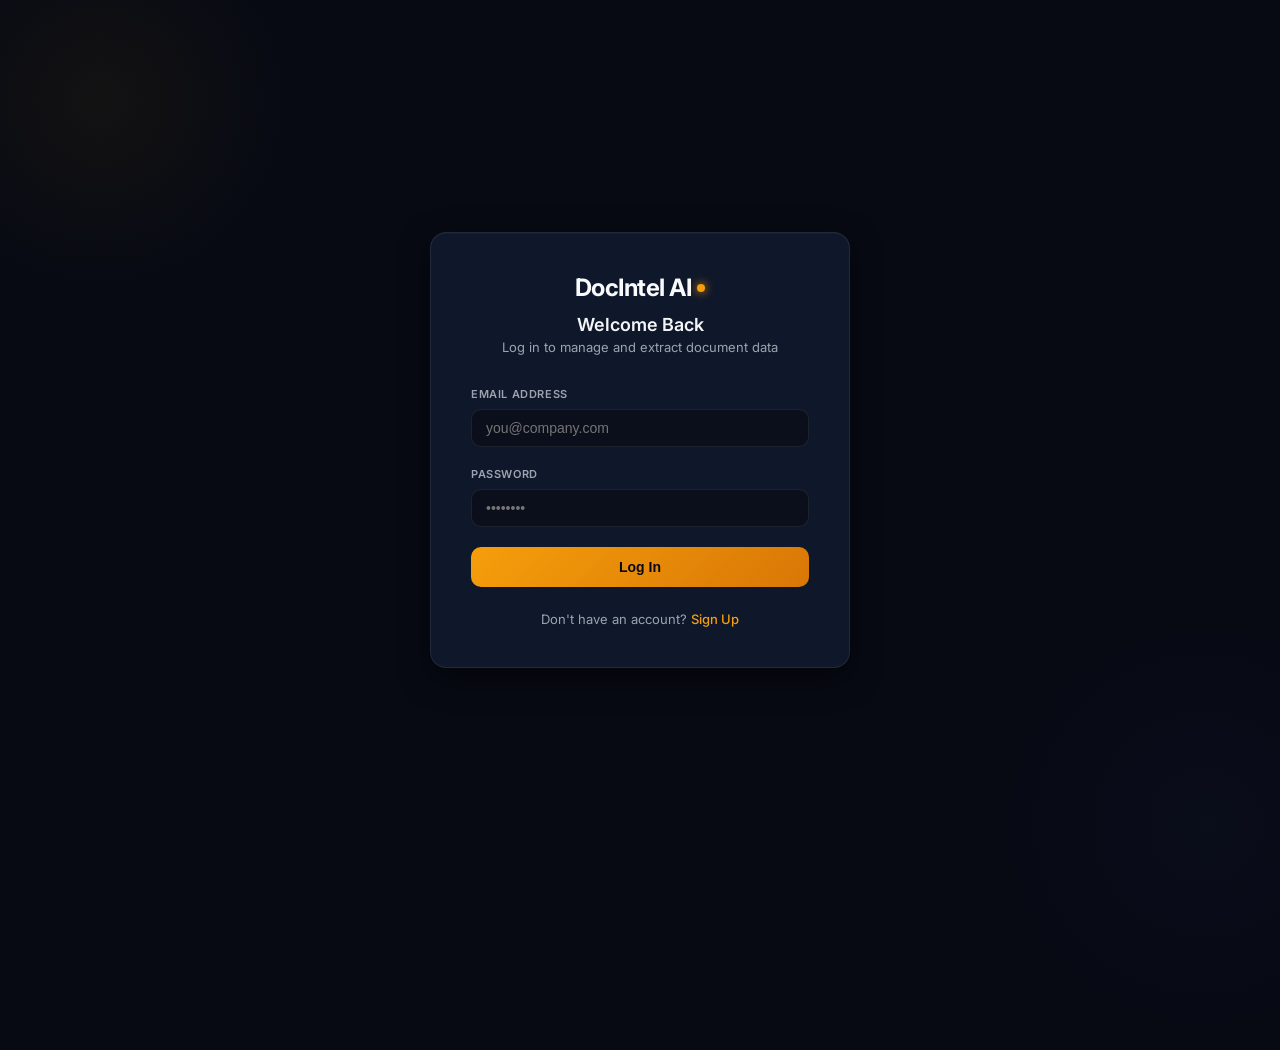
==== dashboard.html @ cf4be7f2 "Added login registration and rate limiting" ====
<!DOCTYPE html>
<html lang="en">
<head>
  <meta charset="UTF-8">
  <meta name="viewport" content="width=device-width, initial-scale=1.0">
  <title>Dashboard — DocIntel AI</title>
  <meta name="description" content="View your uploaded documents, API usage stats, and extraction results.">
  <link rel="preconnect" href="https://fonts.googleapis.com">
  <link rel="stylesheet" href="https://fonts.googleapis.com/css2?family=Inter:wght@400;500;600;700&family=JetBrains+Mono:wght@400;500&display=swap">
  <style>
    :root {
      --bg: #070a13;
      --card-bg: #0f172a;
      --navy-800: #1e293b;
      --navy-950: #020617;
      --border: rgba(255, 255, 255, 0.08);
      --gold-500: #f59e0b;
      --gold-600: #d97706;
      --gold-glow: rgba(245, 158, 11, 0.05);
      --text-100: #f9fafb;
      --text-200: #f3f4f6;
      --text-300: #d1d5db;
      --text-400: #9ca3af;
      --text-500: #6b7280;
      --text-700: #374151;
      --green-500: #10b981;
      --green-dim: rgba(16, 185, 129, 0.1);
      --red-500: #ef4444;
      --red-dim: rgba(239, 68, 68, 0.1);
      --purple-500: #8b5cf6;
      --purple-dim: rgba(139, 92, 246, 0.1);
      --r-lg: 16px;
      --r-md: 10px;
      --r-sm: 6px;
      --nav-h: 70px;
    }

    * {
      box-sizing: border-box;
      margin: 0;
      padding: 0;
    }

    body {
      background-color: var(--bg);
      color: var(--text-100);
      font-family: 'Inter', sans-serif;
      min-height: 100vh;
      display: flex;
      flex-direction: column;
      position: relative;
    }

    /* ambient background glows */
    body::before {
      content: "";
      position: absolute;
      width: 500px;
      height: 500px;
      background: radial-gradient(circle, rgba(245, 158, 11, 0.03) 0%, transparent 70%);
      top: 0;
      left: 10%;
      z-index: -1;
    }

    /* HEADER */
    header {
      height: var(--nav-h);
      border-bottom: 1px solid var(--border);
      background: rgba(15, 23, 42, 0.8);
      backdrop-filter: blur(12px);
      position: sticky;
      top: 0;
      z-index: 100;
    }

    .header-container {
      max-width: 1200px;
      height: 100%;
      margin: 0 auto;
      padding: 0 1.5rem;
      display: flex;
      align-items: center;
      justify-content: space-between;
    }

    .logo-block {
      display: flex;
      align-items: center;
      gap: 1.5rem;
    }

    .logo {
      font-size: 20px;
      font-weight: 700;
      letter-spacing: -0.5px;
      color: var(--text-100);
      display: flex;
      align-items: center;
      gap: 6px;
      text-decoration: none;
    }

    .logo-dot {
      width: 7px;
      height: 7px;
      background: var(--gold-500);
      border-radius: 50%;
      box-shadow: 0 0 8px var(--gold-500);
    }

    nav {
      display: flex;
      gap: 1rem;
    }

    .nav-link {
      color: var(--text-400);
      text-decoration: none;
      font-size: 13px;
      font-weight: 500;
      padding: 6px 12px;
      border-radius: var(--r-sm);
      transition: all 0.2s;
    }

    .nav-link:hover, .nav-link.active {
      color: var(--text-100);
      background: rgba(255, 255, 255, 0.05);
    }

    .nav-link.active {
      border: 1px solid var(--border);
    }

    .profile-section {
      display: flex;
      align-items: center;
      gap: 12px;
    }

    .profile-info {
      text-align: right;
    }

    .profile-name {
      font-size: 13px;
      font-weight: 600;
      color: var(--text-200);
    }

    .plan-badge {
      display: inline-block;
      font-size: 10px;
      font-weight: 600;
      text-transform: uppercase;
      letter-spacing: 0.5px;
      padding: 1px 6px;
      border-radius: 4px;
      margin-top: 2px;
    }

    .plan-badge.free { background: var(--border); color: var(--text-300); }
    .plan-badge.starter { background: rgba(59, 130, 246, 0.15); color: #60a5fa; border: 1px solid rgba(59, 130, 246, 0.3); }
    .plan-badge.business { background: rgba(139, 92, 246, 0.15); color: #a78bfa; border: 1px solid rgba(139, 92, 246, 0.3); }
    .plan-badge.enterprise { background: rgba(16, 185, 129, 0.15); color: #34d399; border: 1px solid rgba(16, 185, 129, 0.3); }

    .logout-btn {
      background: transparent;
      border: 1px solid var(--border);
      color: var(--text-400);
      font-size: 12px;
      padding: 6px 12px;
      border-radius: var(--r-sm);
      cursor: pointer;
      transition: all 0.2s;
    }

    .logout-btn:hover {
      border-color: rgba(239, 68, 68, 0.4);
      color: var(--red-500);
      background: rgba(239, 68, 68, 0.02);
    }

    /* MAIN CONTAINER */
    .container {
      max-width: 1200px;
      width: 100%;
      margin: 0 auto;
      padding: 2rem 1.5rem;
      flex: 1;
      display: flex;
      flex-direction: column;
      gap: 2rem;
    }

    /* METRICS GRID */
    .stats-grid {
      display: grid;
      grid-template-columns: repeat(auto-fit, minmax(280px, 1fr));
      gap: 1.5rem;
    }

    .stat-card {
      background: var(--card-bg);
      border: 1px solid var(--border);
      border-radius: var(--r-lg);
      padding: 1.5rem;
      box-shadow: 0 4px 20px rgba(0, 0, 0, 0.2);
    }

    .stat-title {
      font-size: 11px;
      font-weight: 600;
      text-transform: uppercase;
      letter-spacing: 0.8px;
      color: var(--text-400);
      margin-bottom: 0.5rem;
    }

    .stat-value {
      font-size: 28px;
      font-weight: 700;
      color: var(--text-100);
      line-height: 1.2;
    }

    .stat-meter-container {
      margin-top: 10px;
    }

    .stat-meter-bar {
      height: 6px;
      background: rgba(255, 255, 255, 0.05);
      border-radius: 3px;
      overflow: hidden;
      margin-bottom: 4px;
    }

    .stat-meter-fill {
      height: 100%;
      background: linear-gradient(90deg, var(--gold-500), #f59e0b);
      border-radius: 3px;
      transition: width 0.5s ease;
    }

    .stat-meter-label {
      font-size: 11px;
      color: var(--text-500);
      display: flex;
      justify-content: space-between;
    }

    /* VIEW LAYOUT */
    .view-layout {
      display: grid;
      grid-template-columns: 1fr;
      gap: 1.5rem;
    }

    @media (min-width: 1024px) {
      .view-layout {
        grid-template-columns: 1fr 450px;
      }
    }

    .panel {
      background: var(--card-bg);
      border: 1px solid var(--border);
      border-radius: var(--r-lg);
      overflow: hidden;
      box-shadow: 0 4px 25px rgba(0, 0, 0, 0.25);
    }

    .panel-header {
      padding: 1.25rem 1.5rem;
      border-bottom: 1px solid var(--border);
      display: flex;
      align-items: center;
      justify-content: space-between;
    }

    .panel-title {
      font-size: 14px;
      font-weight: 600;
      color: var(--text-200);
      display: flex;
      align-items: center;
      gap: 8px;
    }

    .panel-title-dot {
      width: 6px;
      height: 6px;
      border-radius: 50%;
      background: var(--gold-500);
    }

    .panel-body {
      padding: 0;
    }

    /* TABLE */
    .table-container {
      overflow-x: auto;
    }

    table {
      width: 100%;
      border-collapse: collapse;
      text-align: left;
    }

    th {
      font-size: 10px;
      font-weight: 600;
      text-transform: uppercase;
      letter-spacing: 0.8px;
      color: var(--text-500);
      padding: 12px 20px;
      background: rgba(255, 255, 255, 0.01);
      border-bottom: 1px solid var(--border);
    }

    td {
      font-size: 13px;
      color: var(--text-300);
      padding: 14px 20px;
      border-bottom: 1px solid var(--border);
      vertical-align: middle;
    }

    tr:hover td {
      background: rgba(255, 255, 255, 0.015);
    }

    tr.selected td {
      background: rgba(245, 158, 11, 0.02);
      border-bottom-color: rgba(245, 158, 11, 0.2);
    }

    .doc-name-cell {
      display: flex;
      align-items: center;
      gap: 10px;
      font-weight: 500;
      color: var(--text-100);
      cursor: pointer;
      max-width: 250px;
    }

    .doc-name-text {
      white-space: nowrap;
      overflow: hidden;
      text-overflow: ellipsis;
    }

    .doc-name-cell:hover .doc-name-text {
      color: var(--gold-500);
      text-decoration: underline;
    }

    .doc-icon {
      font-size: 1.25rem;
      opacity: 0.6;
    }

    /* Status chips */
    .status-chip {
      font-size: 10px;
      font-weight: 600;
      padding: 3px 10px;
      border-radius: 20px;
      display: inline-block;
      text-transform: uppercase;
      letter-spacing: 0.4px;
    }
    .status-chip.queued { background: rgba(156, 163, 175, 0.12); color: var(--text-400); }
    .status-chip.processing { background: rgba(245, 158, 11, 0.12); color: var(--gold-500); }
    .status-chip.completed { background: var(--green-dim); color: var(--green-500); }
    .status-chip.failed { background: var(--red-dim); color: var(--red-500); }

    .action-btn {
      background: transparent;
      border: 1px solid var(--border);
      color: var(--text-400);
      padding: 4px 8px;
      border-radius: 4px;
      cursor: pointer;
      font-size: 11px;
      transition: all 0.15s;
    }

    .action-btn:hover {
      background: rgba(255, 255, 255, 0.05);
      color: var(--text-100);
    }

    .action-btn.delete:hover {
      background: var(--red-dim);
      border-color: rgba(239, 68, 68, 0.3);
      color: var(--red-500);
    }

    /* DETAIL VIEW */
    .empty-detail {
      padding: 6rem 2rem;
      text-align: center;
      color: var(--text-500);
      font-size: 13px;
    }

    .empty-icon {
      font-size: 2.5rem;
      margin-bottom: 1rem;
      opacity: 0.3;
    }

    .detail-card {
      padding: 1.5rem;
      display: flex;
      flex-direction: column;
      gap: 1.5rem;
      max-height: calc(100vh - var(--nav-h) - 8rem);
      overflow-y: auto;
    }

    .detail-section-title {
      font-size: 11px;
      font-weight: 600;
      text-transform: uppercase;
      letter-spacing: 0.8px;
      color: var(--text-500);
      margin-bottom: 0.75rem;
    }

    .fields-grid {
      display: grid;
      grid-template-columns: repeat(2, 1fr);
      gap: 0.75rem;
    }

    .field-item {
      background: var(--navy-950);
      border: 1px solid var(--border);
      border-radius: var(--r-sm);
      padding: 8px 12px;
    }

    .field-key {
      font-size: 9px;
      text-transform: uppercase;
      letter-spacing: 0.5px;
      color: var(--text-500);
      margin-bottom: 3px;
    }

    .field-val {
      font-size: 12px;
      color: var(--text-200);
      font-family: 'JetBrains Mono', monospace;
      word-break: break-all;
    }

    .field-val.empty-val {
      color: var(--text-700);
      font-style: italic;
    }

    .total-box {
      background: rgba(16, 185, 129, 0.03);
      border: 1px solid rgba(16, 185, 129, 0.15);
      border-radius: var(--r-md);
      padding: 1rem;
      display: flex;
      justify-content: space-between;
      align-items: center;
    }

    .total-label {
      font-size: 12px;
      font-weight: 600;
      color: var(--text-300);
    }

    .total-value {
      font-size: 20px;
      font-weight: 700;
      color: var(--green-500);
    }

    /* LINE ITEMS */
    .line-items-table {
      border: 1px solid var(--border);
      border-radius: var(--r-sm);
      overflow: hidden;
    }

    .line-head {
      display: grid;
      grid-template-columns: 1fr auto auto;
      gap: 1rem;
      padding: 6px 12px;
      background: rgba(255, 255, 255, 0.02);
      font-size: 9px;
      font-weight: 600;
      text-transform: uppercase;
      letter-spacing: 0.5px;
      color: var(--text-500);
    }

    .line-row {
      display: grid;
      grid-template-columns: 1fr auto auto;
      gap: 1rem;
      padding: 8px 12px;
      border-top: 1px solid var(--border);
      font-size: 11px;
      color: var(--text-300);
    }

    /* JSON */
    .json-code {
      background: var(--navy-950);
      border-radius: var(--r-sm);
      padding: 0.75rem;
      font-family: 'JetBrains Mono', monospace;
      font-size: 11px;
      color: var(--text-400);
      max-height: 150px;
      overflow-y: auto;
      white-space: pre-wrap;
      word-break: break-all;
    }

    /* Toast */
    .toast-container {
      position: fixed;
      bottom: 1.5rem;
      right: 1.5rem;
      z-index: 9999;
      display: flex;
      flex-direction: column;
      gap: 8px;
    }

    .toast {
      padding: 10px 16px;
      border-radius: 8px;
      font-size: 13px;
      font-weight: 500;
      box-shadow: 0 4px 20px rgba(0, 0, 0, 0.4);
      animation: slideIn 0.2s ease;
    }
    .toast.success { background: #064e3b; color: #6ee7b7; border: 1px solid #065f46; }
    .toast.error { background: #450a0a; color: #fca5a5; border: 1px solid #7f1d1d; }
    @keyframes slideIn { from { opacity: 0; transform: translateY(8px); } to { opacity: 1; transform: translateY(0); } }
  </style>
</head>
<body>

  <div class="toast-container" id="toastContainer"></div>

  <!-- Session Guard checks -->
  <script src="js/auth.js"></script>

  <header>
    <div class="header-container">
      <div class="logo-block">
        <a href="dashboard.html" class="logo">
          DocIntel AI <div class="logo-dot"></div>
        </a>
        <nav>
          <a href="dashboard.html" class="nav-link active">Dashboard</a>
          <a href="demo.html" class="nav-link">Upload Files</a>
        </nav>
      </div>

      <div class="profile-section">
        <div class="profile-info">
          <div class="profile-name" id="userEmail">Loading...</div>
          <div class="plan-badge free" id="userPlan">Free Plan</div>
        </div>
        <button class="logout-btn" onclick="logout()">Sign Out</button>
      </div>
    </div>
  </header>

  <div class="container">
    
    <!-- STATS -->
    <div class="stats-grid">
      <div class="stat-card">
        <div class="stat-title">Total Documents</div>
        <div class="stat-value" id="statTotal">0</div>
        <div style="font-size:12px;color:var(--text-400);margin-top:6px;">Processed in cloud storage</div>
      </div>
      
      <div class="stat-card">
        <div class="stat-title">API Usage Limit</div>
        <div class="stat-value" id="statUsage">0 / 0</div>
        <div class="stat-meter-container">
          <div class="stat-meter-bar">
            <div class="stat-meter-fill" id="statMeterFill" style="width: 0%"></div>
          </div>
          <div class="stat-meter-label">
            <span id="statWindow">Daily Reset</span>
            <span id="statPercent">0%</span>
          </div>
        </div>
      </div>

      <div class="stat-card">
        <div class="stat-title">Avg. AI Confidence</div>
        <div class="stat-value" id="statConfidence">0%</div>
        <div style="font-size:12px;color:var(--text-400);margin-top:6px;">Target accuracy: &gt;95%</div>
      </div>
    </div>

    <!-- MAIN VIEW -->
    <div class="view-layout">
      
      <!-- LEFT LIST -->
      <div class="panel">
        <div class="panel-header">
          <div class="panel-title"><div class="panel-title-dot"></div> My Documents</div>
          <button class="action-btn" onclick="fetchDashboardData()" style="font-size:11px;">⟳ Refresh</button>
        </div>
        
        <div class="panel-body">
          <div class="table-container">
            <table>
              <thead>
                <tr>
                  <th>Document Name</th>
                  <th>Uploaded</th>
                  <th>Status</th>
                  <th>Confidence</th>
                  <th style="text-align:right;">Actions</th>
                </tr>
              </thead>
              <tbody id="documentList">
                <tr>
                  <td colspan="5" style="text-align:center;padding:3rem 0;color:var(--text-500);">
                    Loading documents...
                  </td>
                </tr>
              </tbody>
            </table>
          </div>
        </div>
      </div>

      <!-- RIGHT DETAILS PANEL -->
      <div class="panel" id="detailsPanel">
        <div class="panel-header">
          <div class="panel-title"><div class="panel-title-dot"></div> Extraction Details</div>
        </div>
        <div class="panel-body" id="detailsContainer">
          <div class="empty-detail">
            <div class="empty-icon">📂</div>
            <p>Select a document from the list to view its extracted fields and data structure.</p>
          </div>
        </div>
      </div>

    </div>

  </div>

  <script src="js/api.js"></script>
  <script>
    let documents = [];
    let selectedDocId = null;

    function showToast(msg, type = 'success') {
      const container = document.getElementById('toastContainer');
      const t = document.createElement('div');
      t.className = 'toast ' + type;
      t.innerHTML = (type === 'error' ? '❌ ' : '✓ ') + msg;
      container.appendChild(t);
      setTimeout(() => { t.remove(); }, 3500);
    }

    // Initialize Page
    document.addEventListener('DOMContentLoaded', async () => {
      // 1. Set User Profile
      const userString = localStorage.getItem('user');
      if (userString) {
        try {
          const user = JSON.parse(userString);
          document.getElementById('userEmail').textContent = user.email;
          const planBadge = document.getElementById('userPlan');
          planBadge.textContent = user.plan + ' Plan';
          planBadge.className = 'plan-badge ' + (user.plan || 'free');
        } catch(e) {}
      }

      // Fetch dynamic profile to refresh stats/limits
      try {
        const freshProfile = await DocAPI.getProfile();
        document.getElementById('userEmail').textContent = freshProfile.email;
        const planBadge = document.getElementById('userPlan');
        planBadge.textContent = freshProfile.plan + ' Plan';
        planBadge.className = 'plan-badge ' + (freshProfile.plan || 'free');
      } catch(e) {}

      // 2. Fetch Docs and Metrics
      fetchDashboardData();
    });

    async function fetchDashboardData() {
      try {
        // Fetch document lists
        documents = await DocAPI.listDocuments();
        renderDocuments();

        // Fetch usage counters
        const stats = await DocAPI.getStats();
        
        // Render stats
        document.getElementById('statTotal').textContent = stats.total_documents;
        
        // Limit calculation
        const user = JSON.parse(localStorage.getItem('user') || '{}');
        const isFree = user.plan === 'free' || !user.plan;
        
        const filesUsed = isFree ? (user.files_used_today || 0) : (user.files_used_month || 0);
        const limitFiles = isFree ? 5 : user.plan === 'starter' ? 100 : user.plan === 'business' ? 500 : 99999;
        
        document.getElementById('statUsage').textContent = `${filesUsed} / ${limitFiles === 99999 ? '∞' : limitFiles}`;
        document.getElementById('statWindow').textContent = isFree ? 'Resets Daily' : 'Resets Monthly';
        
        const pct = limitFiles === 99999 ? 0 : Math.min(100, Math.round((filesUsed / limitFiles) * 100));
        document.getElementById('statPercent').textContent = `${pct}%`;
        document.getElementById('statMeterFill').style.width = `${pct}%`;

        // Calculate average confidence
        const completedDocs = documents.filter(d => d.status === 'completed' && d.ai_confidence);
        if (completedDocs.length > 0) {
          const sum = completedDocs.reduce((acc, curr) => acc + curr.ai_confidence, 0);
          const avg = Math.round((sum / completedDocs.length) * 100);
          document.getElementById('statConfidence').textContent = `${avg}%`;
        } else {
          document.getElementById('statConfidence').textContent = '—';
        }

      } catch (err) {
        showToast(err.message, 'error');
      }
    }

    function renderDocuments() {
      const listEl = document.getElementById('documentList');
      if (documents.length === 0) {
        listEl.innerHTML = `
          <tr>
            <td colspan="5" style="text-align:center;padding:3rem 0;color:var(--text-500);">
              No documents found. <a href="demo.html" style="color:var(--gold-500);text-decoration:none;font-weight:500;">Upload your first file</a>
            </td>
          </tr>
        `;
        return;
      }

      listEl.innerHTML = documents.map(d => {
        const dateStr = new Date(d.uploaded_at).toLocaleDateString(undefined, { month: 'short', day: 'numeric', hour: '2-digit', minute: '2-digit' });
        const confText = d.ai_confidence ? `${Math.round(d.ai_confidence * 100)}%` : '—';
        const isSelected = d.id === selectedDocId;

        // Action buttons
        let actions = `
          <button class="action-btn" onclick="event.stopPropagation(); reprocessDoc(${d.id})">⟳ Reprocess</button>
          <button class="action-btn delete" onclick="event.stopPropagation(); deleteDoc(${d.id})">🗑 Delete</button>
        `;
        if (d.status === 'completed') {
          const downloadUrl = `${DocAPI.uploadDocument.toString().includes('localhost') || window.location.hostname === 'localhost' ? 'http://localhost:8000/api/v1' : 'https://ai-document-intelligence.onrender.com/api/v1'}/documents/${d.id}/download`;
          actions = `
            <a class="action-btn" style="text-decoration:none;display:inline-block;" href="${downloadUrl}" target="_blank" onclick="event.stopPropagation()">📥 Download</a>
            ${actions}
          `;
        }

        return `
          <tr class="${isSelected ? 'selected' : ''}" onclick="selectDocument(${d.id})">
            <td>
              <div class="doc-name-cell">
                <span class="doc-icon">📄</span>
                <span class="doc-name-text" title="${d.file_name}">${d.file_name}</span>
              </div>
            </td>
            <td>${dateStr}</td>
            <td><span class="status-chip ${d.status}">${d.status}</span></td>
            <td>${confText}</td>
            <td style="text-align:right; white-space:nowrap;">${actions}</td>
          </tr>
        `;
      }).join('');
    }

    function selectDocument(id) {
      selectedDocId = id;
      renderDocuments();
      renderDetails();
    }

    async function reprocessDoc(id) {
      showToast('Reprocessing document...', 'success');
      try {
        await DocAPI.reprocessDocument(id);
        fetchDashboardData();
      } catch (err) {
        showToast(err.message, 'error');
      }
    }

    async function deleteDoc(id) {
      if (!confirm('Are you sure you want to delete this document? This action is permanent.')) return;
      try {
        await DocAPI.deleteDocument(id);
        showToast('Document deleted', 'success');
        if (selectedDocId === id) {
          selectedDocId = null;
          document.getElementById('detailsContainer').innerHTML = `
            <div class="empty-detail">
              <div class="empty-icon">📂</div>
              <p>Select a document from the list to view its extracted fields.</p>
            </div>
          `;
        }
        fetchDashboardData();
      } catch (err) {
        showToast(err.message, 'error');
      }
    }

    function renderDetails() {
      const container = document.getElementById('detailsContainer');
      const d = documents.find(doc => doc.id === selectedDocId);
      
      if (!d) {
        container.innerHTML = `
          <div class="empty-detail">
            <div class="empty-icon">📂</div>
            <p>Select a document from the list to view its details.</p>
          </div>
        `;
        return;
      }

      if (d.status === 'queued' || d.status === 'processing') {
        container.innerHTML = `
          <div class="empty-detail">
            <div class="spinner" style="width:30px;height:30px;border-width:2px;border-top-color:var(--gold-500);margin: 0 auto 1rem;border-radius:50%;animation:spin 0.8s linear infinite;"></div>
            <p>This document is currently being extracted. Please wait...</p>
          </div>
        `;
        return;
      }

      if (d.status === 'failed') {
        container.innerHTML = `
          <div class="empty-detail">
            <div style="font-size:2rem;margin-bottom:1rem;">❌</div>
            <p style="color:var(--red-500);font-weight:600;">Extraction Failed</p>
            <p style="font-size:12px;color:var(--text-400);margin-top:0.5rem;">${d.error_message || 'Could not parse document details'}</p>
          </div>
        `;
        return;
      }

      // Render Completed Document
      const lineItems = (d.fields || [])
        .filter(f => f.field_name.startsWith('line_items_'))
        .map(f => { try { return JSON.parse(f.field_value); } catch(e) { return null; } })
        .filter(Boolean);

      let lineItemsHtml = '';
      if (lineItems.length > 0) {
        lineItemsHtml = `
          <div>
            <div class="detail-section-title">Line Items</div>
            <div class="line-items-table">
              <div class="line-head"><span>Description</span><span style="text-align:right;">Qty</span><span style="text-align:right;">Amount</span></div>
              ${lineItems.map(item => `
                <div class="line-row">
                  <span>${item.description || '—'}</span>
                  <span style="text-align:right;">${item.quantity || 1}</span>
                  <span style="text-align:right;color:var(--green-500);font-weight:500;">${item.amount ? '₹' + Number(item.amount).toLocaleString('en-IN') : '—'}</span>
                </div>
              `).join('')}
            </div>
          </div>
        `;
      }

      container.innerHTML = `
        <div class="detail-card">
          <div class="total-box">
            <div class="total-label">Grand Total (${d.currency || 'INR'})</div>
            <div class="total-value">${d.total_amount ? '₹' + Number(d.total_amount).toLocaleString('en-IN') : '—'}</div>
          </div>

          <div>
            <div class="detail-section-title">Key Fields</div>
            <div class="fields-grid">
              ${renderFieldBox('Vendor Name', d.vendor_name)}
              ${renderFieldBox('Invoice Number', d.invoice_number)}
              ${renderFieldBox('Invoice Date', d.invoice_date)}
              ${renderFieldBox('Due Date', d.due_date)}
              ${renderFieldBox('Currency', d.currency)}
              ${renderFieldBox('AI Confidence', d.ai_confidence ? `${Math.round(d.ai_confidence*100)}%` : null)}
            </div>
          </div>

          ${lineItemsHtml}

          <div>
            <div class="detail-section-title">Raw Fields Response</div>
            <div class="json-code">${JSON.stringify(d.fields || [], null, 2)}</div>
          </div>
        </div>
      `;
    }

    function renderFieldBox(key, val) {
      return `
        <div class="field-item">
          <div class="field-key">${key}</div>
          <div class="field-val ${!val ? 'empty-val' : ''}">${val || 'not found'}</div>
        </div>
      `;
    }
  </script>
</body>
</html>
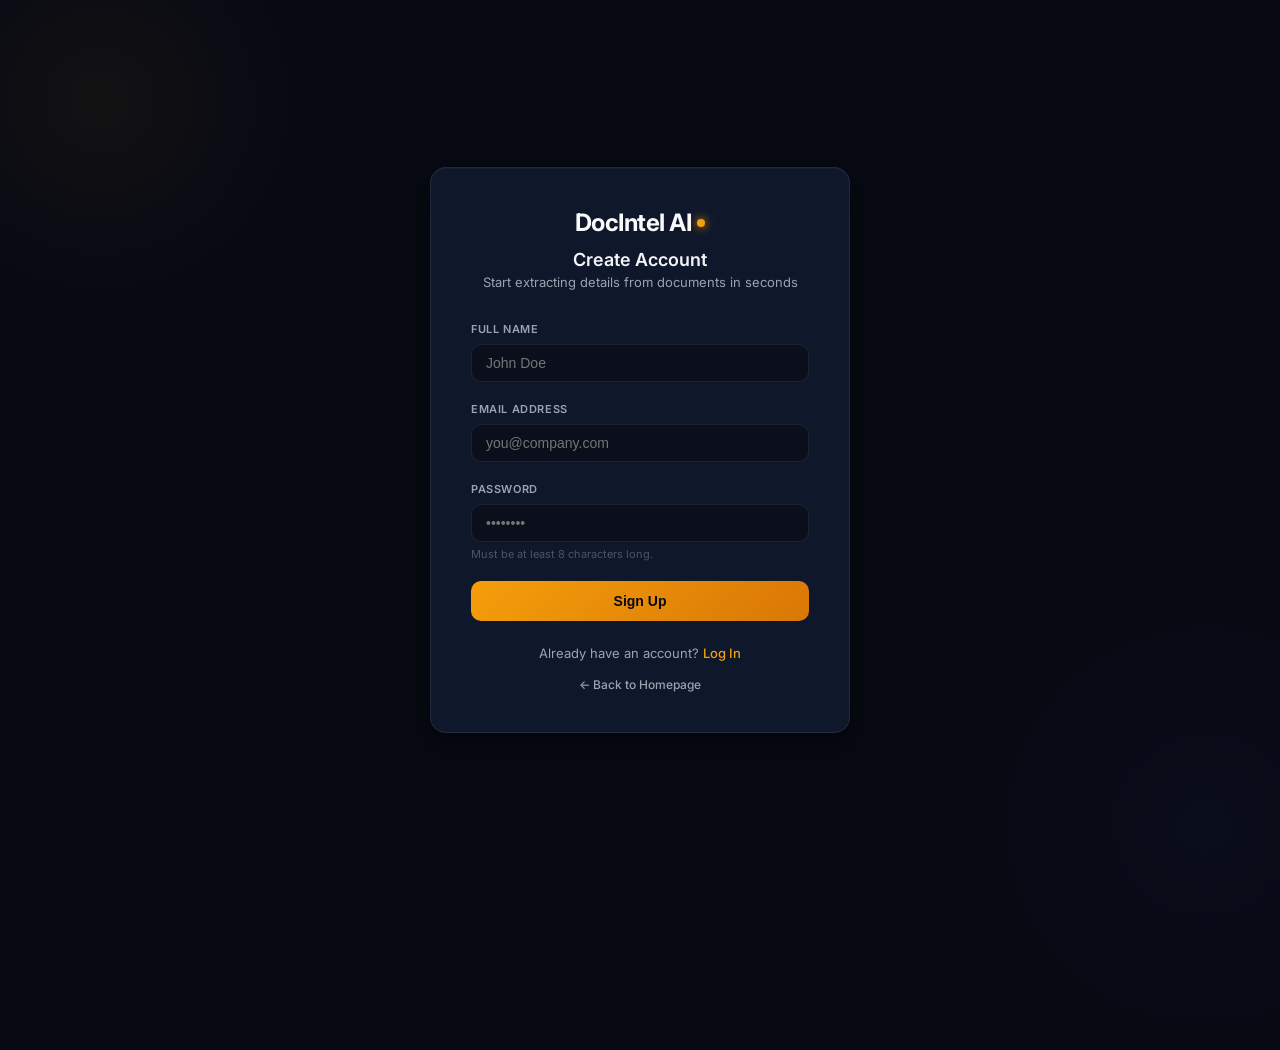
==== commit 65632a46: "fix: correct stats endpoint to /stats, drive usage meter from live profile, add thumbs feedback UI o" ====
--- a/dashboard.html
+++ b/dashboard.html
@@ -555,6 +555,41 @@
     .toast.success { background: #064e3b; color: #6ee7b7; border: 1px solid #065f46; }
     .toast.error { background: #450a0a; color: #fca5a5; border: 1px solid #7f1d1d; }
     @keyframes slideIn { from { opacity: 0; transform: translateY(8px); } to { opacity: 1; transform: translateY(0); } }
+
+    /* Feedback row — issue #11 */
+    .feedback-row {
+      display: flex;
+      align-items: center;
+      gap: 10px;
+      padding: 0.875rem 1rem;
+      background: rgba(255, 255, 255, 0.02);
+      border: 1px solid var(--border);
+      border-radius: var(--r-sm);
+      margin-top: 1.25rem;
+    }
+    .feedback-label {
+      font-size: 12px;
+      color: var(--text-400);
+      flex: 1;
+    }
+    .feedback-btn {
+      padding: 5px 14px;
+      border-radius: 6px;
+      font-size: 12px;
+      font-weight: 500;
+      border: 1px solid var(--border);
+      background: transparent;
+      color: var(--text-300);
+      cursor: pointer;
+      transition: all 0.15s;
+    }
+    .feedback-btn.positive:hover:not(:disabled) { background: rgba(16,185,129,0.12); border-color: rgba(16,185,129,0.4); color: var(--green-500); }
+    .feedback-btn.negative:hover:not(:disabled) { background: rgba(239,68,68,0.08); border-color: rgba(239,68,68,0.35); color: var(--red-500); }
+    .feedback-thanks {
+      font-size: 12px;
+      color: var(--text-400);
+      font-style: italic;
+    }
   </style>
 </head>
 <body>
@@ -711,38 +746,53 @@
 
     async function fetchDashboardData() {
       try {
-        // Fetch document lists
-        documents = await DocAPI.listDocuments();
+        // Fetch document lists and stats in parallel
+        const [docs, stats, freshProfile] = await Promise.all([
+          DocAPI.listDocuments(),
+          DocAPI.getStats(),
+          DocAPI.getProfile()          // always fetch fresh to get live usage counts
+        ]);
+        documents = docs;
         renderDocuments();
 
-        // Fetch usage counters
-        const stats = await DocAPI.getStats();
-        
-        // Render stats
-        document.getElementById('statTotal').textContent = stats.total_documents;
-        
-        // Limit calculation
-        const user = JSON.parse(localStorage.getItem('user') || '{}');
-        const isFree = user.plan === 'free' || !user.plan;
-        
-        const filesUsed = isFree ? (user.files_used_today || 0) : (user.files_used_month || 0);
-        const limitFiles = isFree ? 5 : user.plan === 'starter' ? 100 : user.plan === 'business' ? 500 : 99999;
-        
-        document.getElementById('statUsage').textContent = `${filesUsed} / ${limitFiles === 99999 ? '∞' : limitFiles}`;
+        // --- Stat card: total documents ---
+        document.getElementById('statTotal').textContent = stats.total_documents ?? documents.length;
+
+        // --- Stat card: usage meter (driven by live profile, not stale localStorage) ---
+        const plan = freshProfile.plan || 'free';
+        const isFree = plan === 'free';
+        const filesUsed = isFree
+          ? (freshProfile.files_used_today  || 0)
+          : (freshProfile.files_used_month  || 0);
+        const limitMap = { free: 5, starter: 100, business: 500, enterprise: Infinity };
+        const limitFiles = limitMap[plan] ?? 5;
+
+        document.getElementById('statUsage').textContent =
+          `${filesUsed} / ${isFinite(limitFiles) ? limitFiles : '\u221e'}`;
         document.getElementById('statWindow').textContent = isFree ? 'Resets Daily' : 'Resets Monthly';
-        
-        const pct = limitFiles === 99999 ? 0 : Math.min(100, Math.round((filesUsed / limitFiles) * 100));
+
+        const pct = isFinite(limitFiles)
+          ? Math.min(100, Math.round((filesUsed / limitFiles) * 100))
+          : 0;
         document.getElementById('statPercent').textContent = `${pct}%`;
-        document.getElementById('statMeterFill').style.width = `${pct}%`;
-
-        // Calculate average confidence
+        const meterFill = document.getElementById('statMeterFill');
+        meterFill.style.width = `${pct}%`;
+        // colour the bar: green < 70%, amber 70-90%, red > 90%
+        meterFill.style.background = pct > 90
+          ? 'var(--red-500)'
+          : pct > 70
+            ? 'var(--gold-500)'
+            : 'var(--green-500)';
+
+        // --- Stat card: avg confidence ---
         const completedDocs = documents.filter(d => d.status === 'completed' && d.ai_confidence);
         if (completedDocs.length > 0) {
-          const sum = completedDocs.reduce((acc, curr) => acc + curr.ai_confidence, 0);
-          const avg = Math.round((sum / completedDocs.length) * 100);
+          const avg = Math.round(
+            completedDocs.reduce((acc, d) => acc + d.ai_confidence, 0) / completedDocs.length * 100
+          );
           document.getElementById('statConfidence').textContent = `${avg}%`;
         } else {
-          document.getElementById('statConfidence').textContent = '—';
+          document.getElementById('statConfidence').textContent = '\u2014';
         }
 
       } catch (err) {
@@ -774,7 +824,7 @@
           <button class="action-btn delete" onclick="event.stopPropagation(); deleteDoc(${d.id})">🗑 Delete</button>
         `;
         if (d.status === 'completed') {
-          const downloadUrl = `${DocAPI.uploadDocument.toString().includes('localhost') || window.location.hostname === 'localhost' ? 'http://localhost:8000/api/v1' : 'https://ai-document-intelligence.onrender.com/api/v1'}/documents/${d.id}/download`;
+          const downloadUrl = `${DocAPI.uploadDocument.toString().includes('localhost') || window.location.hostname === 'localhost' ? 'http://localhost:8000/api/v1' : 'https://doc-intelligence-api-tubh.onrender.com/api/v1'}/documents/${d.id}/download`;
           actions = `
             <a class="action-btn" style="text-decoration:none;display:inline-block;" href="${downloadUrl}" target="_blank" onclick="event.stopPropagation()">📥 Download</a>
             ${actions}
@@ -919,6 +969,13 @@
             <div class="detail-section-title">Raw Fields Response</div>
             <div class="json-code">${JSON.stringify(d.fields || [], null, 2)}</div>
           </div>
+
+          <!-- Feedback row (issue #11) -->
+          <div class="feedback-row" id="feedbackRow-${d.id}">
+            <span class="feedback-label">Was this extraction accurate?</span>
+            <button class="feedback-btn positive" onclick="submitFeedback(${d.id}, 'positive')" title="Yes, accurate">👍 Yes</button>
+            <button class="feedback-btn negative" onclick="submitFeedback(${d.id}, 'negative')" title="No, incorrect">👎 No</button>
+          </div>
         </div>
       `;
     }
@@ -931,6 +988,22 @@
         </div>
       `;
     }
+
+    // Issue #11: Feedback submission
+    async function submitFeedback(docId, rating) {
+      const row = document.getElementById(`feedbackRow-${docId}`);
+      if (!row) return;
+      // Optimistically disable buttons to prevent double-submit
+      row.querySelectorAll('.feedback-btn').forEach(b => { b.disabled = true; b.style.opacity = '0.5'; });
+      try {
+        await DocAPI.submitFeedback(docId, rating);
+        row.innerHTML = `<span class="feedback-thanks">${rating === 'positive' ? '\u{1F44D} Thanks for the feedback!' : '\u{1F44E} Sorry to hear that. We\'ll improve.'}</span>`;
+      } catch (err) {
+        // Re-enable if it fails
+        row.querySelectorAll('.feedback-btn').forEach(b => { b.disabled = false; b.style.opacity = '1'; });
+        showToast('Could not submit feedback: ' + err.message, 'error');
+      }
+    }
   </script>
 </body>
 </html>
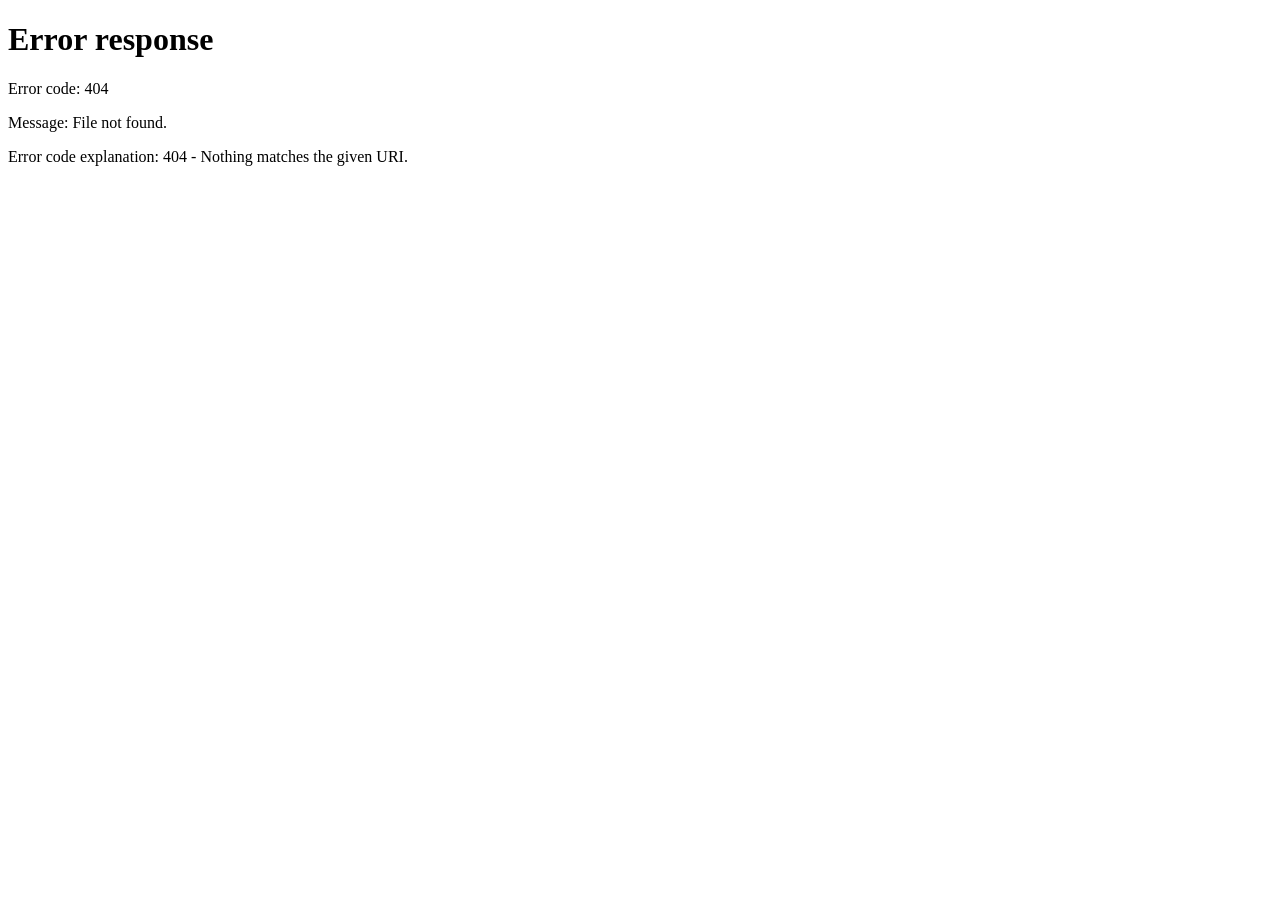
==== commit e8a5dfd2: "feat: create login, signup, dashboard pages; fix auth guard, api endpoints, demo upload auth" ====
--- a/dashboard.html
+++ b/dashboard.html
@@ -4,1006 +4,610 @@
   <meta charset="UTF-8">
   <meta name="viewport" content="width=device-width, initial-scale=1.0">
   <title>Dashboard — DocIntel AI</title>
-  <meta name="description" content="View your uploaded documents, API usage stats, and extraction results.">
+  <meta name="description" content="View and manage your extracted invoice documents, usage quota, and AI confidence scores.">
   <link rel="preconnect" href="https://fonts.googleapis.com">
   <link rel="stylesheet" href="https://fonts.googleapis.com/css2?family=Inter:wght@400;500;600;700&family=JetBrains+Mono:wght@400;500&display=swap">
+  <link rel="stylesheet" href="css/main.css">
   <style>
     :root {
-      --bg: #070a13;
-      --card-bg: #0f172a;
-      --navy-800: #1e293b;
-      --navy-950: #020617;
-      --border: rgba(255, 255, 255, 0.08);
-      --gold-500: #f59e0b;
-      --gold-600: #d97706;
-      --gold-glow: rgba(245, 158, 11, 0.05);
-      --text-100: #f9fafb;
-      --text-200: #f3f4f6;
-      --text-300: #d1d5db;
-      --text-400: #9ca3af;
-      --text-500: #6b7280;
-      --text-700: #374151;
-      --green-500: #10b981;
-      --green-dim: rgba(16, 185, 129, 0.1);
-      --red-500: #ef4444;
-      --red-dim: rgba(239, 68, 68, 0.1);
-      --purple-500: #8b5cf6;
-      --purple-dim: rgba(139, 92, 246, 0.1);
-      --r-lg: 16px;
-      --r-md: 10px;
-      --r-sm: 6px;
-      --nav-h: 70px;
-    }
-
-    * {
-      box-sizing: border-box;
-      margin: 0;
-      padding: 0;
+      --sidebar-w: 260px;
     }
 
     body {
-      background-color: var(--bg);
+      background: var(--navy-900);
       color: var(--text-100);
-      font-family: 'Inter', sans-serif;
+      font-family: var(--font, 'Inter', sans-serif);
       min-height: 100vh;
       display: flex;
       flex-direction: column;
-      position: relative;
-    }
-
-    /* ambient background glows */
-    body::before {
-      content: "";
-      position: absolute;
-      width: 500px;
-      height: 500px;
-      background: radial-gradient(circle, rgba(245, 158, 11, 0.03) 0%, transparent 70%);
-      top: 0;
-      left: 10%;
-      z-index: -1;
-    }
-
-    /* HEADER */
-    header {
-      height: var(--nav-h);
+    }
+
+    /* ── Top Nav ───────────────────────────────────────────────── */
+    .topnav {
+      height: 60px;
+      background: rgba(15,23,42,0.9);
       border-bottom: 1px solid var(--border);
-      background: rgba(15, 23, 42, 0.8);
       backdrop-filter: blur(12px);
       position: sticky;
-      top: 0;
-      z-index: 100;
-    }
-
-    .header-container {
-      max-width: 1200px;
-      height: 100%;
-      margin: 0 auto;
-      padding: 0 1.5rem;
+      top: 0; z-index: 100;
       display: flex;
       align-items: center;
       justify-content: space-between;
-    }
-
-    .logo-block {
-      display: flex;
-      align-items: center;
-      gap: 1.5rem;
-    }
-
-    .logo {
-      font-size: 20px;
-      font-weight: 700;
-      letter-spacing: -0.5px;
-      color: var(--text-100);
-      display: flex;
-      align-items: center;
-      gap: 6px;
+      padding: 0 1.5rem;
+    }
+    .nav-logo {
+      display: flex; align-items: center; gap: 8px;
       text-decoration: none;
-    }
-
+      font-size: 16px; font-weight: 700;
+      color: var(--text-100); letter-spacing: -0.3px;
+    }
     .logo-dot {
-      width: 7px;
-      height: 7px;
+      width: 8px; height: 8px;
       background: var(--gold-500);
       border-radius: 50%;
       box-shadow: 0 0 8px var(--gold-500);
     }
-
-    nav {
-      display: flex;
-      gap: 1rem;
-    }
-
-    .nav-link {
-      color: var(--text-400);
-      text-decoration: none;
-      font-size: 13px;
-      font-weight: 500;
-      padding: 6px 12px;
-      border-radius: var(--r-sm);
-      transition: all 0.2s;
-    }
-
-    .nav-link:hover, .nav-link.active {
-      color: var(--text-100);
-      background: rgba(255, 255, 255, 0.05);
-    }
-
-    .nav-link.active {
-      border: 1px solid var(--border);
-    }
-
-    .profile-section {
-      display: flex;
-      align-items: center;
-      gap: 12px;
-    }
-
-    .profile-info {
-      text-align: right;
-    }
-
-    .profile-name {
-      font-size: 13px;
-      font-weight: 600;
-      color: var(--text-200);
-    }
-
+    .nav-right {
+      display: flex; align-items: center; gap: 1rem;
+    }
+    .nav-user-email {
+      font-size: 12px; color: var(--text-500);
+    }
     .plan-badge {
-      display: inline-block;
-      font-size: 10px;
-      font-weight: 600;
-      text-transform: uppercase;
-      letter-spacing: 0.5px;
-      padding: 1px 6px;
-      border-radius: 4px;
-      margin-top: 2px;
-    }
-
-    .plan-badge.free { background: var(--border); color: var(--text-300); }
-    .plan-badge.starter { background: rgba(59, 130, 246, 0.15); color: #60a5fa; border: 1px solid rgba(59, 130, 246, 0.3); }
-    .plan-badge.business { background: rgba(139, 92, 246, 0.15); color: #a78bfa; border: 1px solid rgba(139, 92, 246, 0.3); }
-    .plan-badge.enterprise { background: rgba(16, 185, 129, 0.15); color: #34d399; border: 1px solid rgba(16, 185, 129, 0.3); }
-
-    .logout-btn {
+      font-size: 10px; font-weight: 700;
+      text-transform: uppercase; letter-spacing: 0.8px;
+      padding: 2px 8px; border-radius: 20px;
+    }
+    .plan-badge.free    { background: rgba(255,255,255,0.07); color: var(--text-400); }
+    .plan-badge.starter { background: rgba(245,158,11,0.15); color: var(--gold-500); }
+    .plan-badge.business { background: rgba(139,92,246,0.15); color: #a78bfa; }
+    .plan-badge.enterprise { background: rgba(16,185,129,0.15); color: var(--green-500); }
+    .signout-btn {
       background: transparent;
       border: 1px solid var(--border);
+      border-radius: 6px;
+      padding: 5px 12px;
+      font-size: 12px; font-weight: 500;
       color: var(--text-400);
-      font-size: 12px;
-      padding: 6px 12px;
-      border-radius: var(--r-sm);
-      cursor: pointer;
-      transition: all 0.2s;
-    }
-
-    .logout-btn:hover {
-      border-color: rgba(239, 68, 68, 0.4);
-      color: var(--red-500);
-      background: rgba(239, 68, 68, 0.02);
-    }
-
-    /* MAIN CONTAINER */
-    .container {
-      max-width: 1200px;
+      cursor: pointer; font-family: var(--font);
+      transition: all 0.15s;
+    }
+    .signout-btn:hover { border-color: var(--text-500); color: var(--text-200); }
+
+    /* ── Page layout ──────────────────────────────────────────── */
+    .page-wrap {
+      flex: 1;
+      max-width: 1180px;
       width: 100%;
       margin: 0 auto;
       padding: 2rem 1.5rem;
-      flex: 1;
-      display: flex;
-      flex-direction: column;
-      gap: 2rem;
-    }
-
-    /* METRICS GRID */
-    .stats-grid {
-      display: grid;
-      grid-template-columns: repeat(auto-fit, minmax(280px, 1fr));
-      gap: 1.5rem;
-    }
-
-    .stat-card {
-      background: var(--card-bg);
-      border: 1px solid var(--border);
-      border-radius: var(--r-lg);
-      padding: 1.5rem;
-      box-shadow: 0 4px 20px rgba(0, 0, 0, 0.2);
-    }
-
-    .stat-title {
-      font-size: 11px;
-      font-weight: 600;
-      text-transform: uppercase;
-      letter-spacing: 0.8px;
-      color: var(--text-400);
-      margin-bottom: 0.5rem;
-    }
-
-    .stat-value {
-      font-size: 28px;
-      font-weight: 700;
-      color: var(--text-100);
-      line-height: 1.2;
-    }
-
-    .stat-meter-container {
-      margin-top: 10px;
-    }
-
-    .stat-meter-bar {
-      height: 6px;
-      background: rgba(255, 255, 255, 0.05);
-      border-radius: 3px;
-      overflow: hidden;
-      margin-bottom: 4px;
-    }
-
-    .stat-meter-fill {
-      height: 100%;
-      background: linear-gradient(90deg, var(--gold-500), #f59e0b);
-      border-radius: 3px;
-      transition: width 0.5s ease;
-    }
-
-    .stat-meter-label {
-      font-size: 11px;
-      color: var(--text-500);
-      display: flex;
-      justify-content: space-between;
-    }
-
-    /* VIEW LAYOUT */
-    .view-layout {
-      display: grid;
-      grid-template-columns: 1fr;
-      gap: 1.5rem;
-    }
-
-    @media (min-width: 1024px) {
-      .view-layout {
-        grid-template-columns: 1fr 450px;
-      }
-    }
-
-    .panel {
-      background: var(--card-bg);
-      border: 1px solid var(--border);
-      border-radius: var(--r-lg);
-      overflow: hidden;
-      box-shadow: 0 4px 25px rgba(0, 0, 0, 0.25);
-    }
-
-    .panel-header {
-      padding: 1.25rem 1.5rem;
-      border-bottom: 1px solid var(--border);
-      display: flex;
-      align-items: center;
-      justify-content: space-between;
-    }
-
-    .panel-title {
-      font-size: 14px;
-      font-weight: 600;
-      color: var(--text-200);
-      display: flex;
-      align-items: center;
-      gap: 8px;
-    }
-
-    .panel-title-dot {
-      width: 6px;
-      height: 6px;
-      border-radius: 50%;
-      background: var(--gold-500);
-    }
-
-    .panel-body {
-      padding: 0;
-    }
-
-    /* TABLE */
-    .table-container {
-      overflow-x: auto;
-    }
-
-    table {
-      width: 100%;
-      border-collapse: collapse;
-      text-align: left;
-    }
-
-    th {
-      font-size: 10px;
-      font-weight: 600;
-      text-transform: uppercase;
-      letter-spacing: 0.8px;
-      color: var(--text-500);
-      padding: 12px 20px;
-      background: rgba(255, 255, 255, 0.01);
-      border-bottom: 1px solid var(--border);
-    }
-
-    td {
-      font-size: 13px;
-      color: var(--text-300);
-      padding: 14px 20px;
-      border-bottom: 1px solid var(--border);
-      vertical-align: middle;
-    }
-
-    tr:hover td {
-      background: rgba(255, 255, 255, 0.015);
-    }
-
-    tr.selected td {
-      background: rgba(245, 158, 11, 0.02);
-      border-bottom-color: rgba(245, 158, 11, 0.2);
-    }
-
-    .doc-name-cell {
-      display: flex;
-      align-items: center;
-      gap: 10px;
-      font-weight: 500;
-      color: var(--text-100);
-      cursor: pointer;
-      max-width: 250px;
-    }
-
-    .doc-name-text {
-      white-space: nowrap;
-      overflow: hidden;
-      text-overflow: ellipsis;
-    }
-
-    .doc-name-cell:hover .doc-name-text {
-      color: var(--gold-500);
-      text-decoration: underline;
-    }
-
-    .doc-icon {
-      font-size: 1.25rem;
-      opacity: 0.6;
-    }
-
-    /* Status chips */
-    .status-chip {
-      font-size: 10px;
-      font-weight: 600;
-      padding: 3px 10px;
-      border-radius: 20px;
-      display: inline-block;
-      text-transform: uppercase;
-      letter-spacing: 0.4px;
-    }
-    .status-chip.queued { background: rgba(156, 163, 175, 0.12); color: var(--text-400); }
-    .status-chip.processing { background: rgba(245, 158, 11, 0.12); color: var(--gold-500); }
-    .status-chip.completed { background: var(--green-dim); color: var(--green-500); }
-    .status-chip.failed { background: var(--red-dim); color: var(--red-500); }
-
-    .action-btn {
-      background: transparent;
-      border: 1px solid var(--border);
-      color: var(--text-400);
-      padding: 4px 8px;
-      border-radius: 4px;
-      cursor: pointer;
-      font-size: 11px;
-      transition: all 0.15s;
-    }
-
-    .action-btn:hover {
-      background: rgba(255, 255, 255, 0.05);
-      color: var(--text-100);
-    }
-
-    .action-btn.delete:hover {
-      background: var(--red-dim);
-      border-color: rgba(239, 68, 68, 0.3);
-      color: var(--red-500);
-    }
-
-    /* DETAIL VIEW */
-    .empty-detail {
-      padding: 6rem 2rem;
-      text-align: center;
-      color: var(--text-500);
-      font-size: 13px;
-    }
-
-    .empty-icon {
-      font-size: 2.5rem;
-      margin-bottom: 1rem;
-      opacity: 0.3;
-    }
-
-    .detail-card {
-      padding: 1.5rem;
       display: flex;
       flex-direction: column;
       gap: 1.5rem;
-      max-height: calc(100vh - var(--nav-h) - 8rem);
-      overflow-y: auto;
-    }
-
-    .detail-section-title {
-      font-size: 11px;
-      font-weight: 600;
-      text-transform: uppercase;
-      letter-spacing: 0.8px;
+    }
+
+    /* ── Stats row ────────────────────────────────────────────── */
+    .stats-row {
+      display: grid;
+      grid-template-columns: repeat(auto-fit, minmax(200px, 1fr));
+      gap: 1rem;
+    }
+    .stat-card {
+      background: var(--navy-800);
+      border: 1px solid var(--border);
+      border-radius: var(--r-md);
+      padding: 1.25rem 1.5rem;
+      position: relative;
+      overflow: hidden;
+    }
+    .stat-card::before {
+      content: "";
+      position: absolute;
+      top: 0; left: 0; right: 0;
+      height: 2px;
+      background: linear-gradient(90deg, var(--gold-500), transparent);
+    }
+    .stat-title {
+      font-size: 11px; font-weight: 600; text-transform: uppercase;
+      letter-spacing: 0.7px; color: var(--text-500); margin-bottom: 8px;
+    }
+    .stat-value {
+      font-size: 1.75rem; font-weight: 700; color: var(--text-100);
+      letter-spacing: -0.03em; font-family: 'JetBrains Mono', monospace;
+    }
+    .stat-sub {
+      font-size: 11px; color: var(--text-600); margin-top: 4px;
+    }
+
+    /* Usage meter */
+    .meter-wrap { margin-top: 10px; }
+    .meter-bar {
+      height: 4px; background: rgba(255,255,255,0.06);
+      border-radius: 2px; overflow: hidden; margin-bottom: 5px;
+    }
+    .meter-fill {
+      height: 100%; border-radius: 2px;
+      background: var(--green-500);
+      transition: width 0.5s ease, background 0.5s;
+    }
+    .meter-labels {
+      display: flex; justify-content: space-between;
+      font-size: 10px; color: var(--text-600);
+    }
+
+    /* ── Section header ───────────────────────────────────────── */
+    .section-header {
+      display: flex; align-items: center; justify-content: space-between;
+    }
+    .section-title {
+      font-size: 15px; font-weight: 600; color: var(--text-200);
+      display: flex; align-items: center; gap: 8px;
+    }
+    .section-dot {
+      width: 6px; height: 6px; border-radius: 50%;
+      background: var(--gold-500); box-shadow: 0 0 6px var(--gold-500);
+    }
+    .refresh-btn {
+      background: transparent; border: 1px solid var(--border);
+      border-radius: 6px; padding: 5px 10px;
+      font-size: 11px; color: var(--text-500);
+      cursor: pointer; font-family: var(--font); transition: all 0.15s;
+    }
+    .refresh-btn:hover { color: var(--text-200); border-color: var(--text-500); }
+
+    /* ── Documents panel ──────────────────────────────────────── */
+    .panel {
+      background: var(--navy-800);
+      border: 1px solid var(--border);
+      border-radius: var(--r-md);
+      overflow: hidden;
+    }
+    .panel-head {
+      padding: 1rem 1.25rem;
+      border-bottom: 1px solid var(--border);
+      display: flex; align-items: center; justify-content: space-between;
+    }
+
+    /* Table */
+    .table-wrap { overflow-x: auto; }
+    table { width: 100%; border-collapse: collapse; font-size: 13px; }
+    th {
+      text-align: left; padding: 0.65rem 1rem;
+      font-size: 10px; font-weight: 600;
+      text-transform: uppercase; letter-spacing: 0.7px;
       color: var(--text-500);
-      margin-bottom: 0.75rem;
-    }
-
-    .fields-grid {
-      display: grid;
-      grid-template-columns: repeat(2, 1fr);
-      gap: 0.75rem;
-    }
-
-    .field-item {
-      background: var(--navy-950);
-      border: 1px solid var(--border);
-      border-radius: var(--r-sm);
-      padding: 8px 12px;
-    }
-
-    .field-key {
-      font-size: 9px;
-      text-transform: uppercase;
-      letter-spacing: 0.5px;
+      background: rgba(255,255,255,0.02);
+      border-bottom: 1px solid var(--border);
+    }
+    td {
+      padding: 0.8rem 1rem;
+      border-bottom: 1px solid rgba(255,255,255,0.04);
+      color: var(--text-300);
+      vertical-align: middle;
+    }
+    tr:last-child td { border-bottom: none; }
+    tr:hover td { background: rgba(255,255,255,0.015); }
+
+    .doc-name {
+      color: var(--text-200); font-weight: 500;
+      max-width: 200px; overflow: hidden; text-overflow: ellipsis; white-space: nowrap;
+    }
+
+    /* Status chips */
+    .chip {
+      display: inline-block;
+      font-size: 10px; font-weight: 600;
+      padding: 2px 8px; border-radius: 20px;
+      text-transform: uppercase; letter-spacing: 0.5px;
+    }
+    .chip.completed  { background: rgba(16,185,129,0.12); color: var(--green-500); }
+    .chip.processing { background: rgba(245,158,11,0.12); color: var(--gold-500); animation: pulse 1.5s ease-in-out infinite; }
+    .chip.queued     { background: rgba(255,255,255,0.06); color: var(--text-500); }
+    .chip.failed     { background: rgba(239,68,68,0.10); color: #fca5a5; }
+    @keyframes pulse { 0%,100% { opacity: 1; } 50% { opacity: 0.5; } }
+
+    /* Action buttons in table */
+    .action-row { display: flex; gap: 6px; flex-wrap: wrap; }
+    .act-btn {
+      display: inline-flex; align-items: center; gap: 4px;
+      background: transparent; border: 1px solid var(--border);
+      border-radius: 5px; padding: 4px 10px;
+      font-size: 11px; font-weight: 500; color: var(--text-400);
+      cursor: pointer; font-family: var(--font); transition: all 0.15s;
+      white-space: nowrap;
+    }
+    .act-btn:hover { color: var(--text-100); border-color: var(--text-500); }
+    .act-btn.gold { color: var(--gold-500); border-color: rgba(245,158,11,0.3); }
+    .act-btn.gold:hover { background: rgba(245,158,11,0.08); }
+    .act-btn.green { color: var(--green-500); border-color: rgba(16,185,129,0.3); }
+    .act-btn.green:hover { background: rgba(16,185,129,0.06); }
+    .act-btn.danger { color: #fca5a5; border-color: rgba(239,68,68,0.25); }
+    .act-btn.danger:hover { background: rgba(239,68,68,0.06); }
+
+    /* Feedback thumbs */
+    .fb-row { display: flex; align-items: center; gap: 4px; }
+    .fb-btn {
+      background: none; border: 1px solid var(--border);
+      border-radius: 4px; padding: 3px 7px; font-size: 12px;
+      cursor: pointer; transition: all 0.15s; font-family: var(--font);
       color: var(--text-500);
-      margin-bottom: 3px;
-    }
-
-    .field-val {
-      font-size: 12px;
-      color: var(--text-200);
-      font-family: 'JetBrains Mono', monospace;
-      word-break: break-all;
-    }
-
-    .field-val.empty-val {
-      color: var(--text-700);
-      font-style: italic;
-    }
-
-    .total-box {
-      background: rgba(16, 185, 129, 0.03);
-      border: 1px solid rgba(16, 185, 129, 0.15);
-      border-radius: var(--r-md);
-      padding: 1rem;
-      display: flex;
-      justify-content: space-between;
-      align-items: center;
-    }
-
-    .total-label {
-      font-size: 12px;
-      font-weight: 600;
-      color: var(--text-300);
-    }
-
-    .total-value {
-      font-size: 20px;
-      font-weight: 700;
-      color: var(--green-500);
-    }
-
-    /* LINE ITEMS */
-    .line-items-table {
-      border: 1px solid var(--border);
-      border-radius: var(--r-sm);
-      overflow: hidden;
-    }
-
-    .line-head {
-      display: grid;
-      grid-template-columns: 1fr auto auto;
-      gap: 1rem;
-      padding: 6px 12px;
-      background: rgba(255, 255, 255, 0.02);
-      font-size: 9px;
-      font-weight: 600;
-      text-transform: uppercase;
-      letter-spacing: 0.5px;
-      color: var(--text-500);
-    }
-
-    .line-row {
-      display: grid;
-      grid-template-columns: 1fr auto auto;
-      gap: 1rem;
-      padding: 8px 12px;
-      border-top: 1px solid var(--border);
-      font-size: 11px;
-      color: var(--text-300);
-    }
-
-    /* JSON */
-    .json-code {
-      background: var(--navy-950);
-      border-radius: var(--r-sm);
-      padding: 0.75rem;
-      font-family: 'JetBrains Mono', monospace;
-      font-size: 11px;
-      color: var(--text-400);
-      max-height: 150px;
-      overflow-y: auto;
-      white-space: pre-wrap;
-      word-break: break-all;
-    }
+    }
+    .fb-btn:hover:not(:disabled) { background: rgba(255,255,255,0.05); color: var(--text-200); }
+    .fb-btn:disabled { opacity: 0.4; cursor: default; }
+    .fb-done { font-size: 11px; color: var(--text-500); font-style: italic; }
+
+    /* Empty state */
+    .empty-state {
+      text-align: center;
+      padding: 3.5rem 1rem;
+    }
+    .empty-icon { font-size: 2.5rem; margin-bottom: 0.75rem; }
+    .empty-state h3 { font-size: 15px; color: var(--text-300); margin-bottom: 0.4rem; }
+    .empty-state p  { font-size: 13px; color: var(--text-500); }
+    .empty-state a  { color: var(--gold-500); text-decoration: none; font-weight: 500; }
+
+    /* Loading row */
+    .loading-row { text-align: center; padding: 2.5rem; color: var(--text-500); font-size: 13px; }
+    .spinner {
+      display: inline-block;
+      width: 20px; height: 20px;
+      border: 2px solid rgba(255,255,255,0.1);
+      border-top-color: var(--gold-500);
+      border-radius: 50%;
+      animation: spin 0.75s linear infinite;
+      vertical-align: middle; margin-right: 8px;
+    }
+    @keyframes spin { to { transform: rotate(360deg); } }
 
     /* Toast */
     .toast-container {
-      position: fixed;
-      bottom: 1.5rem;
-      right: 1.5rem;
-      z-index: 9999;
-      display: flex;
-      flex-direction: column;
-      gap: 8px;
-    }
-
+      position: fixed; bottom: 1.5rem; right: 1.5rem;
+      z-index: 9999; display: flex; flex-direction: column; gap: 8px;
+    }
     .toast {
-      padding: 10px 16px;
-      border-radius: 8px;
-      font-size: 13px;
-      font-weight: 500;
-      box-shadow: 0 4px 20px rgba(0, 0, 0, 0.4);
-      animation: slideIn 0.2s ease;
+      padding: 10px 16px; border-radius: 8px;
+      font-size: 13px; font-weight: 500;
+      box-shadow: 0 4px 20px rgba(0,0,0,0.4);
+      animation: toastIn 0.2s ease;
     }
     .toast.success { background: #064e3b; color: #6ee7b7; border: 1px solid #065f46; }
-    .toast.error { background: #450a0a; color: #fca5a5; border: 1px solid #7f1d1d; }
-    @keyframes slideIn { from { opacity: 0; transform: translateY(8px); } to { opacity: 1; transform: translateY(0); } }
-
-    /* Feedback row — issue #11 */
-    .feedback-row {
-      display: flex;
-      align-items: center;
-      gap: 10px;
-      padding: 0.875rem 1rem;
-      background: rgba(255, 255, 255, 0.02);
-      border: 1px solid var(--border);
-      border-radius: var(--r-sm);
-      margin-top: 1.25rem;
-    }
-    .feedback-label {
-      font-size: 12px;
-      color: var(--text-400);
-      flex: 1;
-    }
-    .feedback-btn {
-      padding: 5px 14px;
-      border-radius: 6px;
-      font-size: 12px;
-      font-weight: 500;
-      border: 1px solid var(--border);
-      background: transparent;
-      color: var(--text-300);
-      cursor: pointer;
-      transition: all 0.15s;
-    }
-    .feedback-btn.positive:hover:not(:disabled) { background: rgba(16,185,129,0.12); border-color: rgba(16,185,129,0.4); color: var(--green-500); }
-    .feedback-btn.negative:hover:not(:disabled) { background: rgba(239,68,68,0.08); border-color: rgba(239,68,68,0.35); color: var(--red-500); }
-    .feedback-thanks {
-      font-size: 12px;
-      color: var(--text-400);
-      font-style: italic;
-    }
+    .toast.error   { background: #450a0a; color: #fca5a5; border: 1px solid #7f1d1d; }
+    @keyframes toastIn { from { opacity:0; transform:translateY(6px); } to { opacity:1; transform:none; } }
+
+    /* Confidence badge */
+    .conf-high { color: var(--green-500); font-weight: 600; }
+    .conf-mid  { color: var(--gold-500); font-weight: 600; }
+    .conf-low  { color: #fca5a5; font-weight: 600; }
   </style>
 </head>
 <body>
 
-  <div class="toast-container" id="toastContainer"></div>
-
-  <!-- Session Guard checks -->
-  <script src="js/auth.js"></script>
-
-  <header>
-    <div class="header-container">
-      <div class="logo-block">
-        <a href="dashboard.html" class="logo">
-          DocIntel AI <div class="logo-dot"></div>
-        </a>
-        <nav>
-          <a href="dashboard.html" class="nav-link active">Dashboard</a>
-          <a href="demo.html" class="nav-link">Upload Files</a>
-        </nav>
-      </div>
-
-      <div class="profile-section">
-        <div class="profile-info">
-          <div class="profile-name" id="userEmail">Loading...</div>
-          <div class="plan-badge free" id="userPlan">Free Plan</div>
+<!-- Session guard: redirect immediately if no valid token -->
+<script src="js/auth.js"></script>
+<script src="js/api.js"></script>
+<script src="js/nav.js"></script>
+
+<div class="toast-container" id="toastContainer"></div>
+
+<!-- ── Top nav ──────────────────────────────────────────────────── -->
+<nav class="topnav">
+  <a class="nav-logo" href="/">DocIntel AI <span class="logo-dot"></span></a>
+  <div class="nav-right">
+    <span class="nav-user-email" id="navEmail">Loading…</span>
+    <span class="plan-badge free" id="navPlan">Free</span>
+    <button class="signout-btn" onclick="signOut()">Sign Out</button>
+  </div>
+</nav>
+
+<!-- ── Page ─────────────────────────────────────────────────────── -->
+<div class="page-wrap">
+
+  <!-- Stats -->
+  <div class="stats-row">
+
+    <div class="stat-card">
+      <div class="stat-title">Total Documents</div>
+      <div class="stat-value" id="statTotal">—</div>
+      <div class="stat-sub">All time</div>
+    </div>
+
+    <div class="stat-card">
+      <div class="stat-title">Usage Quota</div>
+      <div class="stat-value" id="statUsage">—</div>
+      <div class="meter-wrap">
+        <div class="meter-bar">
+          <div class="meter-fill" id="meterFill" style="width:0%"></div>
         </div>
-        <button class="logout-btn" onclick="logout()">Sign Out</button>
+        <div class="meter-labels">
+          <span id="meterWindow">Resets Daily</span>
+          <span id="meterPct">0%</span>
+        </div>
       </div>
     </div>
-  </header>
-
-  <div class="container">
-    
-    <!-- STATS -->
-    <div class="stats-grid">
-      <div class="stat-card">
-        <div class="stat-title">Total Documents</div>
-        <div class="stat-value" id="statTotal">0</div>
-        <div style="font-size:12px;color:var(--text-400);margin-top:6px;">Processed in cloud storage</div>
+
+    <div class="stat-card">
+      <div class="stat-title">Avg. AI Confidence</div>
+      <div class="stat-value" id="statConf">—</div>
+      <div class="stat-sub">Across completed docs</div>
+    </div>
+
+    <div class="stat-card">
+      <div class="stat-title">Upload More</div>
+      <div style="margin-top:0.5rem;">
+        <a href="/demo" style="
+          display:inline-flex; align-items:center; gap:6px;
+          background:linear-gradient(135deg,var(--gold-500),#D97706);
+          color:#000; font-weight:600; font-size:13px;
+          padding:8px 16px; border-radius:6px; text-decoration:none;
+          transition:opacity 0.15s;
+        ">📄 Upload Invoice</a>
       </div>
-      
-      <div class="stat-card">
-        <div class="stat-title">API Usage Limit</div>
-        <div class="stat-value" id="statUsage">0 / 0</div>
-        <div class="stat-meter-container">
-          <div class="stat-meter-bar">
-            <div class="stat-meter-fill" id="statMeterFill" style="width: 0%"></div>
-          </div>
-          <div class="stat-meter-label">
-            <span id="statWindow">Daily Reset</span>
-            <span id="statPercent">0%</span>
-          </div>
-        </div>
-      </div>
-
-      <div class="stat-card">
-        <div class="stat-title">Avg. AI Confidence</div>
-        <div class="stat-value" id="statConfidence">0%</div>
-        <div style="font-size:12px;color:var(--text-400);margin-top:6px;">Target accuracy: &gt;95%</div>
-      </div>
+      <div class="stat-sub" style="margin-top:8px;">PDF, JPG, PNG accepted</div>
     </div>
 
-    <!-- MAIN VIEW -->
-    <div class="view-layout">
-      
-      <!-- LEFT LIST -->
-      <div class="panel">
-        <div class="panel-header">
-          <div class="panel-title"><div class="panel-title-dot"></div> My Documents</div>
-          <button class="action-btn" onclick="fetchDashboardData()" style="font-size:11px;">⟳ Refresh</button>
-        </div>
-        
-        <div class="panel-body">
-          <div class="table-container">
-            <table>
-              <thead>
-                <tr>
-                  <th>Document Name</th>
-                  <th>Uploaded</th>
-                  <th>Status</th>
-                  <th>Confidence</th>
-                  <th style="text-align:right;">Actions</th>
-                </tr>
-              </thead>
-              <tbody id="documentList">
-                <tr>
-                  <td colspan="5" style="text-align:center;padding:3rem 0;color:var(--text-500);">
-                    Loading documents...
-                  </td>
-                </tr>
-              </tbody>
-            </table>
-          </div>
-        </div>
-      </div>
-
-      <!-- RIGHT DETAILS PANEL -->
-      <div class="panel" id="detailsPanel">
-        <div class="panel-header">
-          <div class="panel-title"><div class="panel-title-dot"></div> Extraction Details</div>
-        </div>
-        <div class="panel-body" id="detailsContainer">
-          <div class="empty-detail">
-            <div class="empty-icon">📂</div>
-            <p>Select a document from the list to view its extracted fields and data structure.</p>
-          </div>
-        </div>
-      </div>
-
+  </div>
+
+  <!-- Documents list -->
+  <div class="section-header">
+    <div class="section-title">
+      <div class="section-dot"></div> My Documents
     </div>
-
+    <button class="refresh-btn" onclick="loadDashboard()">⟳ Refresh</button>
   </div>
 
-  <script src="js/api.js"></script>
-  <script>
-    let documents = [];
-    let selectedDocId = null;
-
-    function showToast(msg, type = 'success') {
-      const container = document.getElementById('toastContainer');
-      const t = document.createElement('div');
-      t.className = 'toast ' + type;
-      t.innerHTML = (type === 'error' ? '❌ ' : '✓ ') + msg;
-      container.appendChild(t);
-      setTimeout(() => { t.remove(); }, 3500);
-    }
-
-    // Initialize Page
-    document.addEventListener('DOMContentLoaded', async () => {
-      // 1. Set User Profile
-      const userString = localStorage.getItem('user');
-      if (userString) {
-        try {
-          const user = JSON.parse(userString);
-          document.getElementById('userEmail').textContent = user.email;
-          const planBadge = document.getElementById('userPlan');
-          planBadge.textContent = user.plan + ' Plan';
-          planBadge.className = 'plan-badge ' + (user.plan || 'free');
-        } catch(e) {}
-      }
-
-      // Fetch dynamic profile to refresh stats/limits
-      try {
-        const freshProfile = await DocAPI.getProfile();
-        document.getElementById('userEmail').textContent = freshProfile.email;
-        const planBadge = document.getElementById('userPlan');
-        planBadge.textContent = freshProfile.plan + ' Plan';
-        planBadge.className = 'plan-badge ' + (freshProfile.plan || 'free');
-      } catch(e) {}
-
-      // 2. Fetch Docs and Metrics
-      fetchDashboardData();
-    });
-
-    async function fetchDashboardData() {
-      try {
-        // Fetch document lists and stats in parallel
-        const [docs, stats, freshProfile] = await Promise.all([
-          DocAPI.listDocuments(),
-          DocAPI.getStats(),
-          DocAPI.getProfile()          // always fetch fresh to get live usage counts
-        ]);
-        documents = docs;
-        renderDocuments();
-
-        // --- Stat card: total documents ---
-        document.getElementById('statTotal').textContent = stats.total_documents ?? documents.length;
-
-        // --- Stat card: usage meter (driven by live profile, not stale localStorage) ---
-        const plan = freshProfile.plan || 'free';
-        const isFree = plan === 'free';
-        const filesUsed = isFree
-          ? (freshProfile.files_used_today  || 0)
-          : (freshProfile.files_used_month  || 0);
-        const limitMap = { free: 5, starter: 100, business: 500, enterprise: Infinity };
-        const limitFiles = limitMap[plan] ?? 5;
-
-        document.getElementById('statUsage').textContent =
-          `${filesUsed} / ${isFinite(limitFiles) ? limitFiles : '\u221e'}`;
-        document.getElementById('statWindow').textContent = isFree ? 'Resets Daily' : 'Resets Monthly';
-
-        const pct = isFinite(limitFiles)
-          ? Math.min(100, Math.round((filesUsed / limitFiles) * 100))
-          : 0;
-        document.getElementById('statPercent').textContent = `${pct}%`;
-        const meterFill = document.getElementById('statMeterFill');
-        meterFill.style.width = `${pct}%`;
-        // colour the bar: green < 70%, amber 70-90%, red > 90%
-        meterFill.style.background = pct > 90
-          ? 'var(--red-500)'
-          : pct > 70
-            ? 'var(--gold-500)'
-            : 'var(--green-500)';
-
-        // --- Stat card: avg confidence ---
-        const completedDocs = documents.filter(d => d.status === 'completed' && d.ai_confidence);
-        if (completedDocs.length > 0) {
-          const avg = Math.round(
-            completedDocs.reduce((acc, d) => acc + d.ai_confidence, 0) / completedDocs.length * 100
-          );
-          document.getElementById('statConfidence').textContent = `${avg}%`;
-        } else {
-          document.getElementById('statConfidence').textContent = '\u2014';
-        }
-
-      } catch (err) {
-        showToast(err.message, 'error');
-      }
-    }
-
-    function renderDocuments() {
-      const listEl = document.getElementById('documentList');
-      if (documents.length === 0) {
-        listEl.innerHTML = `
+  <div class="panel">
+    <div class="table-wrap">
+      <table id="docsTable">
+        <thead>
           <tr>
-            <td colspan="5" style="text-align:center;padding:3rem 0;color:var(--text-500);">
-              No documents found. <a href="demo.html" style="color:var(--gold-500);text-decoration:none;font-weight:500;">Upload your first file</a>
+            <th>File Name</th>
+            <th>Date</th>
+            <th>Status</th>
+            <th>Confidence</th>
+            <th>Invoice #</th>
+            <th>Total</th>
+            <th>Actions</th>
+          </tr>
+        </thead>
+        <tbody id="docsTbody">
+          <tr>
+            <td colspan="7">
+              <div class="loading-row">
+                <span class="spinner"></span> Loading your documents…
+              </div>
             </td>
           </tr>
-        `;
-        return;
+        </tbody>
+      </table>
+    </div>
+  </div>
+
+</div><!-- /page-wrap -->
+
+<script>
+  /* ────────────────────────────────────────────────────────────── */
+  /*  Helpers                                                        */
+  /* ────────────────────────────────────────────────────────────── */
+  function toast(msg, type = 'success') {
+    const c = document.getElementById('toastContainer');
+    const el = document.createElement('div');
+    el.className = 'toast ' + type;
+    el.textContent = msg;
+    c.appendChild(el);
+    setTimeout(() => el.remove(), 4000);
+  }
+
+  function signOut() {
+    localStorage.removeItem('token');
+    localStorage.removeItem('user');
+    window.location.href = '/';
+  }
+
+  function confClass(val) {
+    if (!val) return '';
+    const pct = Math.round(val * 100);
+    if (pct >= 85) return 'conf-high';
+    if (pct >= 65) return 'conf-mid';
+    return 'conf-low';
+  }
+  function confText(val) {
+    return val ? Math.round(val * 100) + '%' : '—';
+  }
+  function fmtDate(iso) {
+    if (!iso) return '—';
+    return new Date(iso).toLocaleDateString('en-IN', { day: '2-digit', month: 'short', year: 'numeric' });
+  }
+  function fmtMoney(v, currency) {
+    if (!v) return '—';
+    return (currency === 'USD' ? '$' : '₹') + Number(v).toLocaleString('en-IN');
+  }
+
+  /* ────────────────────────────────────────────────────────────── */
+  /*  Load profile + docs + stats                                   */
+  /* ────────────────────────────────────────────────────────────── */
+  async function loadDashboard() {
+    try {
+      const [profile, docs] = await Promise.all([
+        DocAPI.getProfile(),
+        DocAPI.listDocuments(),
+      ]);
+      renderProfile(profile);
+      renderStats(profile, docs);
+      renderDocs(docs);
+    } catch (err) {
+      toast('Failed to load dashboard: ' + (err.message || err), 'error');
+    }
+
+    // Also load aggregate stats for total doc count
+    try {
+      const s = await DocAPI.getStats();
+      if (s && s.total_documents != null) {
+        document.getElementById('statTotal').textContent = s.total_documents;
       }
-
-      listEl.innerHTML = documents.map(d => {
-        const dateStr = new Date(d.uploaded_at).toLocaleDateString(undefined, { month: 'short', day: 'numeric', hour: '2-digit', minute: '2-digit' });
-        const confText = d.ai_confidence ? `${Math.round(d.ai_confidence * 100)}%` : '—';
-        const isSelected = d.id === selectedDocId;
-
-        // Action buttons
-        let actions = `
-          <button class="action-btn" onclick="event.stopPropagation(); reprocessDoc(${d.id})">⟳ Reprocess</button>
-          <button class="action-btn delete" onclick="event.stopPropagation(); deleteDoc(${d.id})">🗑 Delete</button>
-        `;
-        if (d.status === 'completed') {
-          const downloadUrl = `${DocAPI.uploadDocument.toString().includes('localhost') || window.location.hostname === 'localhost' ? 'http://localhost:8000/api/v1' : 'https://doc-intelligence-api-tubh.onrender.com/api/v1'}/documents/${d.id}/download`;
-          actions = `
-            <a class="action-btn" style="text-decoration:none;display:inline-block;" href="${downloadUrl}" target="_blank" onclick="event.stopPropagation()">📥 Download</a>
-            ${actions}
-          `;
-        }
-
-        return `
-          <tr class="${isSelected ? 'selected' : ''}" onclick="selectDocument(${d.id})">
-            <td>
-              <div class="doc-name-cell">
-                <span class="doc-icon">📄</span>
-                <span class="doc-name-text" title="${d.file_name}">${d.file_name}</span>
-              </div>
-            </td>
-            <td>${dateStr}</td>
-            <td><span class="status-chip ${d.status}">${d.status}</span></td>
-            <td>${confText}</td>
-            <td style="text-align:right; white-space:nowrap;">${actions}</td>
-          </tr>
-        `;
-      }).join('');
-    }
-
-    function selectDocument(id) {
-      selectedDocId = id;
-      renderDocuments();
-      renderDetails();
-    }
-
-    async function reprocessDoc(id) {
-      showToast('Reprocessing document...', 'success');
-      try {
-        await DocAPI.reprocessDocument(id);
-        fetchDashboardData();
-      } catch (err) {
-        showToast(err.message, 'error');
-      }
-    }
-
-    async function deleteDoc(id) {
-      if (!confirm('Are you sure you want to delete this document? This action is permanent.')) return;
-      try {
-        await DocAPI.deleteDocument(id);
-        showToast('Document deleted', 'success');
-        if (selectedDocId === id) {
-          selectedDocId = null;
-          document.getElementById('detailsContainer').innerHTML = `
-            <div class="empty-detail">
-              <div class="empty-icon">📂</div>
-              <p>Select a document from the list to view its extracted fields.</p>
-            </div>
-          `;
-        }
-        fetchDashboardData();
-      } catch (err) {
-        showToast(err.message, 'error');
-      }
-    }
-
-    function renderDetails() {
-      const container = document.getElementById('detailsContainer');
-      const d = documents.find(doc => doc.id === selectedDocId);
-      
-      if (!d) {
-        container.innerHTML = `
-          <div class="empty-detail">
+    } catch (_) { /* non-critical */ }
+  }
+
+  function renderProfile(p) {
+    document.getElementById('navEmail').textContent  = p.email || '—';
+    const badge = document.getElementById('navPlan');
+    badge.textContent  = (p.plan || 'free').charAt(0).toUpperCase() + (p.plan || 'free').slice(1);
+    badge.className    = 'plan-badge ' + (p.plan || 'free');
+
+    // Usage meter
+    const plan    = p.plan || 'free';
+    const isFree  = plan === 'free';
+    const used    = isFree ? (p.files_used_today || 0) : (p.files_used_month || 0);
+    const limits  = { free: 5, starter: 100, business: 500, enterprise: Infinity };
+    const limit   = limits[plan] ?? 5;
+    const pct     = isFinite(limit) ? Math.min(100, Math.round((used / limit) * 100)) : 0;
+
+    document.getElementById('statUsage').textContent    = `${used} / ${isFinite(limit) ? limit : '∞'}`;
+    document.getElementById('meterWindow').textContent  = isFree ? 'Resets Daily' : 'Resets Monthly';
+    document.getElementById('meterPct').textContent     = pct + '%';
+
+    const fill = document.getElementById('meterFill');
+    fill.style.width      = pct + '%';
+    fill.style.background = pct > 90 ? 'var(--red-500, #ef4444)'
+                          : pct > 70 ? 'var(--gold-500)'
+                          : 'var(--green-500)';
+  }
+
+  function renderStats(profile, docs) {
+    // Total from list (fallback until /stats responds)
+    document.getElementById('statTotal').textContent = docs.length;
+
+    // Avg confidence
+    const done = docs.filter(d => d.status === 'completed' && d.ai_confidence != null);
+    if (done.length > 0) {
+      const avg = Math.round(done.reduce((a, d) => a + d.ai_confidence, 0) / done.length * 100);
+      document.getElementById('statConf').textContent = avg + '%';
+    } else {
+      document.getElementById('statConf').textContent = '—';
+    }
+  }
+
+  /* ────────────────────────────────────────────────────────────── */
+  /*  Docs table                                                     */
+  /* ────────────────────────────────────────────────────────────── */
+  function renderDocs(docs) {
+    const tbody = document.getElementById('docsTbody');
+    if (!docs || docs.length === 0) {
+      tbody.innerHTML = `
+        <tr><td colspan="7">
+          <div class="empty-state">
             <div class="empty-icon">📂</div>
-            <p>Select a document from the list to view its details.</p>
+            <h3>No documents yet</h3>
+            <p>Upload your first invoice to get started. <a href="/demo">Upload now →</a></p>
           </div>
-        `;
-        return;
-      }
-
-      if (d.status === 'queued' || d.status === 'processing') {
-        container.innerHTML = `
-          <div class="empty-detail">
-            <div class="spinner" style="width:30px;height:30px;border-width:2px;border-top-color:var(--gold-500);margin: 0 auto 1rem;border-radius:50%;animation:spin 0.8s linear infinite;"></div>
-            <p>This document is currently being extracted. Please wait...</p>
+        </td></tr>`;
+      return;
+    }
+
+    tbody.innerHTML = docs.map(d => buildRow(d)).join('');
+  }
+
+  function buildRow(d) {
+    const statusChip = `<span class="chip ${d.status}">${d.status}</span>`;
+    const conf = d.status === 'completed'
+      ? `<span class="${confClass(d.ai_confidence)}">${confText(d.ai_confidence)}</span>`
+      : '<span style="color:var(--text-600)">—</span>';
+    const invNum = d.invoice_number || '<span style="color:var(--text-600)">—</span>';
+    const total  = fmtMoney(d.total_amount, d.currency);
+
+    // Actions
+    let actions = '';
+    if (d.status === 'completed') {
+      const id = d.id;
+      actions = `
+        <div class="action-row">
+          <button class="act-btn gold" onclick="dlExport(${id},'csv')">⬇ CSV</button>
+          <button class="act-btn gold" onclick="dlExport(${id},'excel')">⬇ Excel</button>
+          <div class="fb-row" id="fb-${id}">
+            <button class="fb-btn" title="Accurate" onclick="sendFeedback(${id}, 1, this)">👍</button>
+            <button class="fb-btn" title="Inaccurate" onclick="sendFeedback(${id}, -1, this)">👎</button>
           </div>
-        `;
-        return;
-      }
-
-      if (d.status === 'failed') {
-        container.innerHTML = `
-          <div class="empty-detail">
-            <div style="font-size:2rem;margin-bottom:1rem;">❌</div>
-            <p style="color:var(--red-500);font-weight:600;">Extraction Failed</p>
-            <p style="font-size:12px;color:var(--text-400);margin-top:0.5rem;">${d.error_message || 'Could not parse document details'}</p>
-          </div>
-        `;
-        return;
-      }
-
-      // Render Completed Document
-      const lineItems = (d.fields || [])
-        .filter(f => f.field_name.startsWith('line_items_'))
-        .map(f => { try { return JSON.parse(f.field_value); } catch(e) { return null; } })
-        .filter(Boolean);
-
-      let lineItemsHtml = '';
-      if (lineItems.length > 0) {
-        lineItemsHtml = `
-          <div>
-            <div class="detail-section-title">Line Items</div>
-            <div class="line-items-table">
-              <div class="line-head"><span>Description</span><span style="text-align:right;">Qty</span><span style="text-align:right;">Amount</span></div>
-              ${lineItems.map(item => `
-                <div class="line-row">
-                  <span>${item.description || '—'}</span>
-                  <span style="text-align:right;">${item.quantity || 1}</span>
-                  <span style="text-align:right;color:var(--green-500);font-weight:500;">${item.amount ? '₹' + Number(item.amount).toLocaleString('en-IN') : '—'}</span>
-                </div>
-              `).join('')}
-            </div>
-          </div>
-        `;
-      }
-
-      container.innerHTML = `
-        <div class="detail-card">
-          <div class="total-box">
-            <div class="total-label">Grand Total (${d.currency || 'INR'})</div>
-            <div class="total-value">${d.total_amount ? '₹' + Number(d.total_amount).toLocaleString('en-IN') : '—'}</div>
-          </div>
-
-          <div>
-            <div class="detail-section-title">Key Fields</div>
-            <div class="fields-grid">
-              ${renderFieldBox('Vendor Name', d.vendor_name)}
-              ${renderFieldBox('Invoice Number', d.invoice_number)}
-              ${renderFieldBox('Invoice Date', d.invoice_date)}
-              ${renderFieldBox('Due Date', d.due_date)}
-              ${renderFieldBox('Currency', d.currency)}
-              ${renderFieldBox('AI Confidence', d.ai_confidence ? `${Math.round(d.ai_confidence*100)}%` : null)}
-            </div>
-          </div>
-
-          ${lineItemsHtml}
-
-          <div>
-            <div class="detail-section-title">Raw Fields Response</div>
-            <div class="json-code">${JSON.stringify(d.fields || [], null, 2)}</div>
-          </div>
-
-          <!-- Feedback row (issue #11) -->
-          <div class="feedback-row" id="feedbackRow-${d.id}">
-            <span class="feedback-label">Was this extraction accurate?</span>
-            <button class="feedback-btn positive" onclick="submitFeedback(${d.id}, 'positive')" title="Yes, accurate">👍 Yes</button>
-            <button class="feedback-btn negative" onclick="submitFeedback(${d.id}, 'negative')" title="No, incorrect">👎 No</button>
-          </div>
-        </div>
-      `;
-    }
-
-    function renderFieldBox(key, val) {
-      return `
-        <div class="field-item">
-          <div class="field-key">${key}</div>
-          <div class="field-val ${!val ? 'empty-val' : ''}">${val || 'not found'}</div>
-        </div>
-      `;
-    }
-
-    // Issue #11: Feedback submission
-    async function submitFeedback(docId, rating) {
-      const row = document.getElementById(`feedbackRow-${docId}`);
-      if (!row) return;
-      // Optimistically disable buttons to prevent double-submit
-      row.querySelectorAll('.feedback-btn').forEach(b => { b.disabled = true; b.style.opacity = '0.5'; });
-      try {
-        await DocAPI.submitFeedback(docId, rating);
-        row.innerHTML = `<span class="feedback-thanks">${rating === 'positive' ? '\u{1F44D} Thanks for the feedback!' : '\u{1F44E} Sorry to hear that. We\'ll improve.'}</span>`;
-      } catch (err) {
-        // Re-enable if it fails
-        row.querySelectorAll('.feedback-btn').forEach(b => { b.disabled = false; b.style.opacity = '1'; });
-        showToast('Could not submit feedback: ' + err.message, 'error');
-      }
-    }
-  </script>
+          <button class="act-btn danger" onclick="delDoc(${id})">🗑</button>
+        </div>`;
+    } else if (d.status === 'failed') {
+      actions = `
+        <div class="action-row">
+          <button class="act-btn" onclick="reprocess(${d.id})">↻ Retry</button>
+          <button class="act-btn danger" onclick="delDoc(${d.id})">🗑</button>
+        </div>`;
+    } else {
+      actions = `<span style="font-size:11px;color:var(--text-600);">Processing…</span>`;
+    }
+
+    return `
+      <tr>
+        <td><div class="doc-name" title="${d.file_name || ''}">${d.file_name || 'Untitled'}</div></td>
+        <td>${fmtDate(d.created_at)}</td>
+        <td>${statusChip}</td>
+        <td>${conf}</td>
+        <td>${invNum}</td>
+        <td>${total}</td>
+        <td>${actions}</td>
+      </tr>`;
+  }
+
+  /* ────────────────────────────────────────────────────────────── */
+  /*  Actions                                                        */
+  /* ────────────────────────────────────────────────────────────── */
+  async function dlExport(id, fmt) {
+    try {
+      toast(`Preparing ${fmt.toUpperCase()} download…`);
+      await DocAPI.downloadExport(id, fmt);
+    } catch (err) {
+      toast('Export failed: ' + err.message, 'error');
+    }
+  }
+
+  async function sendFeedback(id, rating, btn) {
+    const row = document.getElementById('fb-' + id);
+    if (!row) return;
+    row.querySelectorAll('.fb-btn').forEach(b => b.disabled = true);
+    try {
+      await DocAPI.submitFeedback(id, rating);
+      row.innerHTML = `<span class="fb-done">${rating === 1 ? '👍 Thanks!' : '👎 Noted'}</span>`;
+    } catch (err) {
+      row.querySelectorAll('.fb-btn').forEach(b => b.disabled = false);
+      toast('Could not save feedback.', 'error');
+    }
+  }
+
+  async function delDoc(id) {
+    if (!confirm('Delete this document? This cannot be undone.')) return;
+    try {
+      await DocAPI.deleteDocument(id);
+      toast('Document deleted.');
+      loadDashboard();
+    } catch (err) {
+      toast('Delete failed: ' + err.message, 'error');
+    }
+  }
+
+  async function reprocess(id) {
+    try {
+      await DocAPI.reprocessDocument(id);
+      toast('Reprocessing started. Refresh in a moment.');
+      setTimeout(loadDashboard, 3000);
+    } catch (err) {
+      toast('Reprocess failed: ' + err.message, 'error');
+    }
+  }
+
+  /* ────────────────────────────────────────────────────────────── */
+  /*  Boot                                                           */
+  /* ────────────────────────────────────────────────────────────── */
+  document.addEventListener('DOMContentLoaded', function () {
+    // Double-check token (auth.js already guards, but belt-and-suspenders)
+    const token = localStorage.getItem('token');
+    const invalid = !token || token === 'null' || token === 'undefined' || token.trim() === '';
+    if (invalid) { window.location.href = '/signup'; return; }
+
+    loadDashboard();
+  });
+</script>
+
 </body>
 </html>
--- a/css/main.css
+++ b/css/main.css
@@ -0,0 +1,266 @@
+/* ─────────────────────────────────────────────────────────────────────────────
+   DocIntel AI — Design System
+   Color tokens, typography, components, utilities.
+   All four pages import this one file.
+───────────────────────────────────────────────────────────────────────────── */
+
+/* ── CSS Variables ─────────────────────────────────────────────────────────── */
+:root {
+  /* Brand colors */
+  --navy-950:   #060912;
+  --navy-900:   #0A0E1A;
+  --navy-800:   #0F1629;
+  --navy-700:   #131929;
+  --navy-600:   #1A2235;
+  --navy-500:   #1E293B;
+  --navy-400:   #263348;
+
+  --gold-500:   #F59E0B;
+  --gold-400:   #FBBF24;
+  --gold-300:   #FCD34D;
+  --gold-glow:  rgba(245,158,11,0.15);
+
+  --teal-500:   #0D9488;
+  --teal-400:   #14B8A6;
+  --green-500:  #10B981;
+  --green-dim:  rgba(16,185,129,0.12);
+
+  --blue-500:   #3B82F6;
+  --purple-500: #8B5CF6;
+  --red-500:    #EF4444;
+
+  --text-100:   #F1F5F9;
+  --text-200:   #E2E8F0;
+  --text-300:   #CBD5E1;
+  --text-400:   #94A3B8;
+  --text-500:   #64748B;
+  --text-600:   #475569;
+  --text-700:   #334155;
+  --text-800:   #1E293B;
+
+  --border:     rgba(255,255,255,0.07);
+  --border-gold: rgba(245,158,11,0.25);
+
+  /* Spacing */
+  --max-w: 1140px;
+  --nav-h: 64px;
+
+  /* Radius */
+  --r-sm: 8px;
+  --r-md: 12px;
+  --r-lg: 16px;
+  --r-xl: 24px;
+
+  /* Font */
+  --font: 'Inter', system-ui, -apple-system, sans-serif;
+  --font-mono: 'JetBrains Mono', 'Fira Code', monospace;
+}
+
+/* ── Reset ─────────────────────────────────────────────────────────────────── */
+*, *::before, *::after { box-sizing: border-box; margin: 0; padding: 0; }
+html { scroll-behavior: smooth; }
+body {
+  font-family: var(--font);
+  background: var(--navy-900);
+  color: var(--text-200);
+  line-height: 1.6;
+  -webkit-font-smoothing: antialiased;
+}
+a { color: inherit; text-decoration: none; }
+img { display: block; max-width: 100%; }
+button { cursor: pointer; font-family: var(--font); border: none; background: none; }
+input, textarea, select { font-family: var(--font); }
+
+/* ── Typography ────────────────────────────────────────────────────────────── */
+.h1 { font-size: clamp(2rem, 5vw, 3.5rem); font-weight: 700; line-height: 1.1; letter-spacing: -0.03em; color: var(--text-100); }
+.h2 { font-size: clamp(1.5rem, 3vw, 2.25rem); font-weight: 600; line-height: 1.2; letter-spacing: -0.02em; color: var(--text-100); }
+.h3 { font-size: 1.25rem; font-weight: 600; color: var(--text-100); }
+.h4 { font-size: 1rem; font-weight: 600; color: var(--text-100); }
+.label { font-size: 11px; font-weight: 600; text-transform: uppercase; letter-spacing: 1px; color: var(--text-500); }
+.mono { font-family: var(--font-mono); }
+
+/* ── Layout ────────────────────────────────────────────────────────────────── */
+.container { max-width: var(--max-w); margin: 0 auto; padding: 0 1.5rem; }
+.section { padding: 6rem 0; }
+.section-sm { padding: 4rem 0; }
+.section-header { text-align: center; margin-bottom: 3.5rem; }
+.section-header .label { margin-bottom: 0.75rem; }
+.section-header .h2 { margin-bottom: 1rem; }
+.section-header p { color: var(--text-400); max-width: 540px; margin: 0 auto; }
+
+/* ── Navigation ────────────────────────────────────────────────────────────── */
+.nav {
+  position: sticky; top: 0; z-index: 1000;
+  height: var(--nav-h);
+  background: rgba(10,14,26,0.92);
+  border-bottom: 1px solid var(--border);
+  backdrop-filter: blur(12px);
+  -webkit-backdrop-filter: blur(12px);
+}
+.nav-inner {
+  max-width: var(--max-w); margin: 0 auto; padding: 0 1.5rem;
+  height: 100%; display: flex; align-items: center; justify-content: space-between;
+}
+.nav-logo { display: flex; align-items: center; gap: 10px; }
+.nav-logo-icon {
+  width: 34px; height: 34px;
+  background: linear-gradient(135deg, var(--gold-500), #D97706);
+  border-radius: var(--r-sm);
+  display: flex; align-items: center; justify-content: center;
+  font-size: 16px;
+}
+.nav-logo-name { font-size: 15px; font-weight: 600; color: var(--text-100); }
+.nav-logo-tag { font-size: 10px; color: var(--text-500); margin-top: 1px; }
+.nav-links { display: flex; align-items: center; gap: 0.25rem; }
+.nav-link {
+  padding: 6px 14px; border-radius: var(--r-sm);
+  font-size: 14px; color: var(--text-400);
+  transition: color 0.15s, background 0.15s;
+}
+.nav-link:hover, .nav-link.active { color: var(--text-100); background: rgba(255,255,255,0.05); }
+.nav-cta {
+  padding: 8px 18px;
+  background: var(--gold-glow);
+  border: 1px solid var(--border-gold);
+  border-radius: var(--r-sm);
+  font-size: 13px; font-weight: 500; color: var(--gold-500);
+  transition: all 0.15s;
+}
+.nav-cta:hover { background: rgba(245,158,11,0.22); }
+.nav-status { display: flex; align-items: center; gap: 6px; font-size: 12px; color: var(--text-600); }
+.status-dot { width: 6px; height: 6px; border-radius: 50%; background: var(--green-500); }
+.status-dot.pulsing { animation: pulse 2s infinite; }
+@keyframes pulse { 0%,100%{opacity:1} 50%{opacity:0.35} }
+
+/* ── Buttons ────────────────────────────────────────────────────────────────── */
+.btn {
+  display: inline-flex; align-items: center; gap: 8px;
+  padding: 12px 24px; border-radius: var(--r-sm);
+  font-size: 14px; font-weight: 500;
+  transition: all 0.15s; cursor: pointer;
+}
+.btn-primary {
+  background: var(--gold-500); color: #000;
+  border: 1px solid var(--gold-500);
+}
+.btn-primary:hover { background: var(--gold-400); box-shadow: 0 0 24px rgba(245,158,11,0.3); }
+.btn-secondary {
+  background: rgba(255,255,255,0.05);
+  border: 1px solid var(--border);
+  color: var(--text-300);
+}
+.btn-secondary:hover { background: rgba(255,255,255,0.08); border-color: rgba(255,255,255,0.12); }
+.btn-outline-gold {
+  background: var(--gold-glow);
+  border: 1px solid var(--border-gold);
+  color: var(--gold-500);
+}
+.btn-outline-gold:hover { background: rgba(245,158,11,0.22); }
+.btn-lg { padding: 14px 32px; font-size: 15px; }
+.btn-sm { padding: 8px 16px; font-size: 12px; }
+
+/* ── Cards ─────────────────────────────────────────────────────────────────── */
+.card {
+  background: var(--navy-700);
+  border: 1px solid var(--border);
+  border-radius: var(--r-lg);
+  padding: 1.5rem;
+}
+.card-hover { transition: border-color 0.2s, transform 0.2s, box-shadow 0.2s; }
+.card-hover:hover {
+  border-color: var(--border-gold);
+  transform: translateY(-2px);
+  box-shadow: 0 8px 32px rgba(0,0,0,0.3);
+}
+
+/* ── Badges ────────────────────────────────────────────────────────────────── */
+.badge {
+  display: inline-flex; align-items: center; gap: 5px;
+  padding: 3px 10px; border-radius: 20px;
+  font-size: 11px; font-weight: 500;
+}
+.badge-gold { background: var(--gold-glow); color: var(--gold-500); border: 1px solid var(--border-gold); }
+.badge-green { background: var(--green-dim); color: var(--green-500); border: 1px solid rgba(16,185,129,0.2); }
+.badge-blue { background: rgba(59,130,246,0.1); color: var(--blue-500); border: 1px solid rgba(59,130,246,0.2); }
+.badge-purple { background: rgba(139,92,246,0.1); color: var(--purple-500); border: 1px solid rgba(139,92,246,0.2); }
+
+/* ── Gradient text ──────────────────────────────────────────────────────────── */
+.grad-gold { background: linear-gradient(135deg, var(--gold-500), var(--gold-300)); -webkit-background-clip: text; -webkit-text-fill-color: transparent; background-clip: text; }
+.grad-teal { background: linear-gradient(135deg, var(--teal-400), var(--green-500)); -webkit-background-clip: text; -webkit-text-fill-color: transparent; background-clip: text; }
+
+/* ── Divider ────────────────────────────────────────────────────────────────── */
+.divider { height: 1px; background: var(--border); }
+.divider-gold { height: 1px; background: linear-gradient(90deg, transparent, var(--border-gold), transparent); }
+
+/* ── Grid ───────────────────────────────────────────────────────────────────── */
+.grid-2 { display: grid; grid-template-columns: 1fr 1fr; gap: 1.5rem; }
+.grid-3 { display: grid; grid-template-columns: repeat(3, 1fr); gap: 1.5rem; }
+.grid-4 { display: grid; grid-template-columns: repeat(4, 1fr); gap: 1rem; }
+
+/* ── Utilities ──────────────────────────────────────────────────────────────── */
+.text-gold { color: var(--gold-500); }
+.text-green { color: var(--green-500); }
+.text-muted { color: var(--text-400); }
+.text-center { text-align: center; }
+.mt-1 { margin-top: 0.5rem; }
+.mt-2 { margin-top: 1rem; }
+.mt-3 { margin-top: 1.5rem; }
+.mt-4 { margin-top: 2rem; }
+.mb-1 { margin-bottom: 0.5rem; }
+.mb-2 { margin-bottom: 1rem; }
+.flex { display: flex; }
+.flex-center { display: flex; align-items: center; justify-content: center; }
+.flex-between { display: flex; align-items: center; justify-content: space-between; }
+.gap-1 { gap: 0.5rem; }
+.gap-2 { gap: 1rem; }
+
+/* ── Glow backgrounds ───────────────────────────────────────────────────────── */
+.glow-gold { position: absolute; width: 600px; height: 600px; background: radial-gradient(circle, rgba(245,158,11,0.06) 0%, transparent 70%); pointer-events: none; }
+
+/* ── Footer ────────────────────────────────────────────────────────────────── */
+footer {
+  background: var(--navy-950);
+  border-top: 1px solid var(--border);
+  padding: 3rem 0 2rem;
+}
+.footer-grid { display: grid; grid-template-columns: 2fr 1fr 1fr 1fr; gap: 3rem; margin-bottom: 2.5rem; }
+.footer-brand p { font-size: 13px; color: var(--text-500); margin-top: 0.75rem; max-width: 260px; line-height: 1.7; }
+.footer-col h5 { font-size: 12px; font-weight: 600; color: var(--text-300); text-transform: uppercase; letter-spacing: 0.8px; margin-bottom: 1rem; }
+.footer-col a { display: block; font-size: 13px; color: var(--text-500); margin-bottom: 0.6rem; transition: color 0.15s; }
+.footer-col a:hover { color: var(--text-300); }
+.footer-bottom { display: flex; align-items: center; justify-content: space-between; padding-top: 1.5rem; border-top: 1px solid var(--border); font-size: 12px; color: var(--text-600); }
+
+/* ── Toast ─────────────────────────────────────────────────────────────────── */
+.toast {
+  position: fixed; bottom: 2rem; right: 2rem; z-index: 9999;
+  background: var(--navy-600); border: 1px solid var(--border);
+  border-radius: var(--r-md); padding: 1rem 1.25rem;
+  font-size: 13px; color: var(--text-200);
+  box-shadow: 0 16px 48px rgba(0,0,0,0.4);
+  transform: translateY(100px); opacity: 0;
+  transition: all 0.3s cubic-bezier(0.34,1.56,0.64,1);
+  max-width: 320px;
+}
+.toast.show { transform: translateY(0); opacity: 1; }
+
+/* ── Animations ────────────────────────────────────────────────────────────── */
+@keyframes fadeUp { from{opacity:0;transform:translateY(24px)} to{opacity:1;transform:translateY(0)} }
+@keyframes shimmer { 0%{background-position:-400px 0} 100%{background-position:400px 0} }
+.animate-fadeup { animation: fadeUp 0.5s ease forwards; }
+
+/* ── Scrollbar ──────────────────────────────────────────────────────────────── */
+::-webkit-scrollbar { width: 6px; }
+::-webkit-scrollbar-track { background: var(--navy-800); }
+::-webkit-scrollbar-thumb { background: var(--navy-500); border-radius: 3px; }
+
+/* ── Responsive ─────────────────────────────────────────────────────────────── */
+@media (max-width: 768px) {
+  .grid-2, .grid-3, .grid-4 { grid-template-columns: 1fr; }
+  .footer-grid { grid-template-columns: 1fr 1fr; gap: 2rem; }
+  .nav-links { display: none; }
+  .section { padding: 4rem 0; }
+}
+@media (max-width: 480px) {
+  .footer-grid { grid-template-columns: 1fr; }
+  .h1 { font-size: 2rem; }
+}
